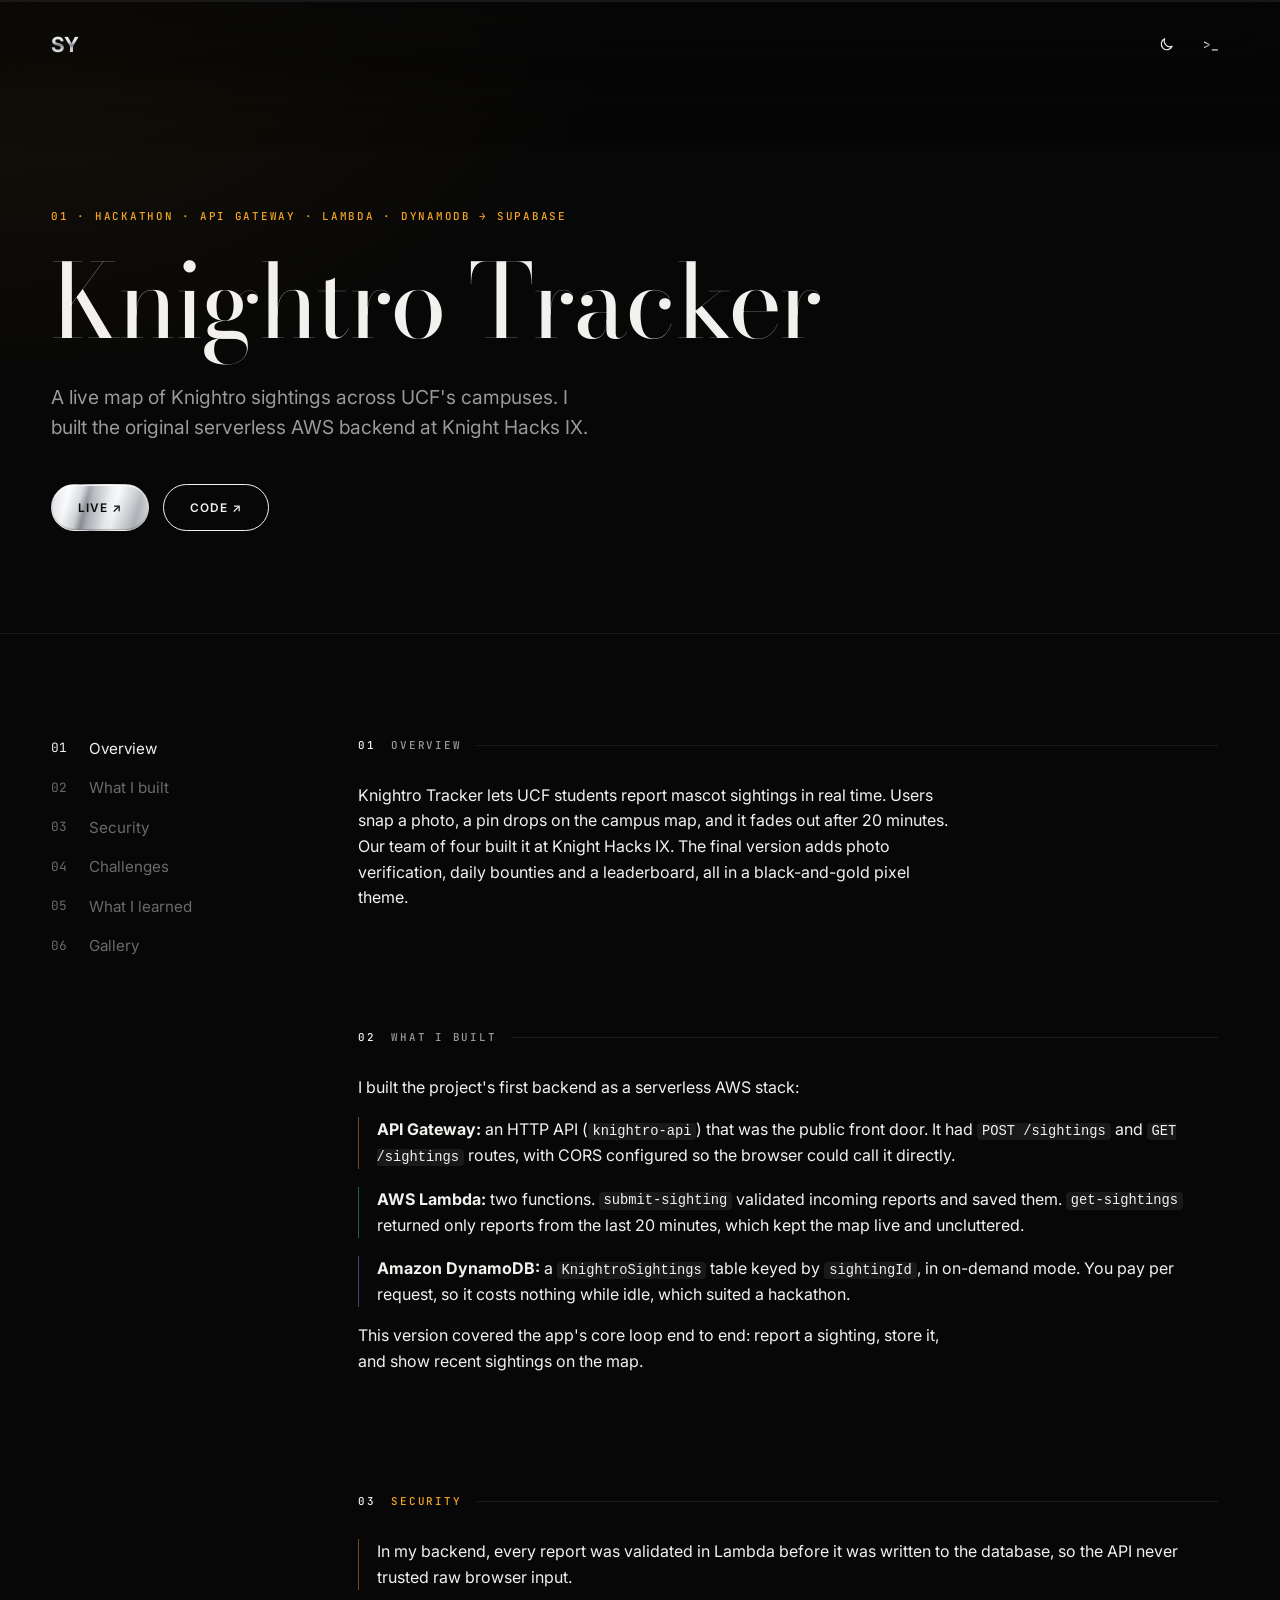
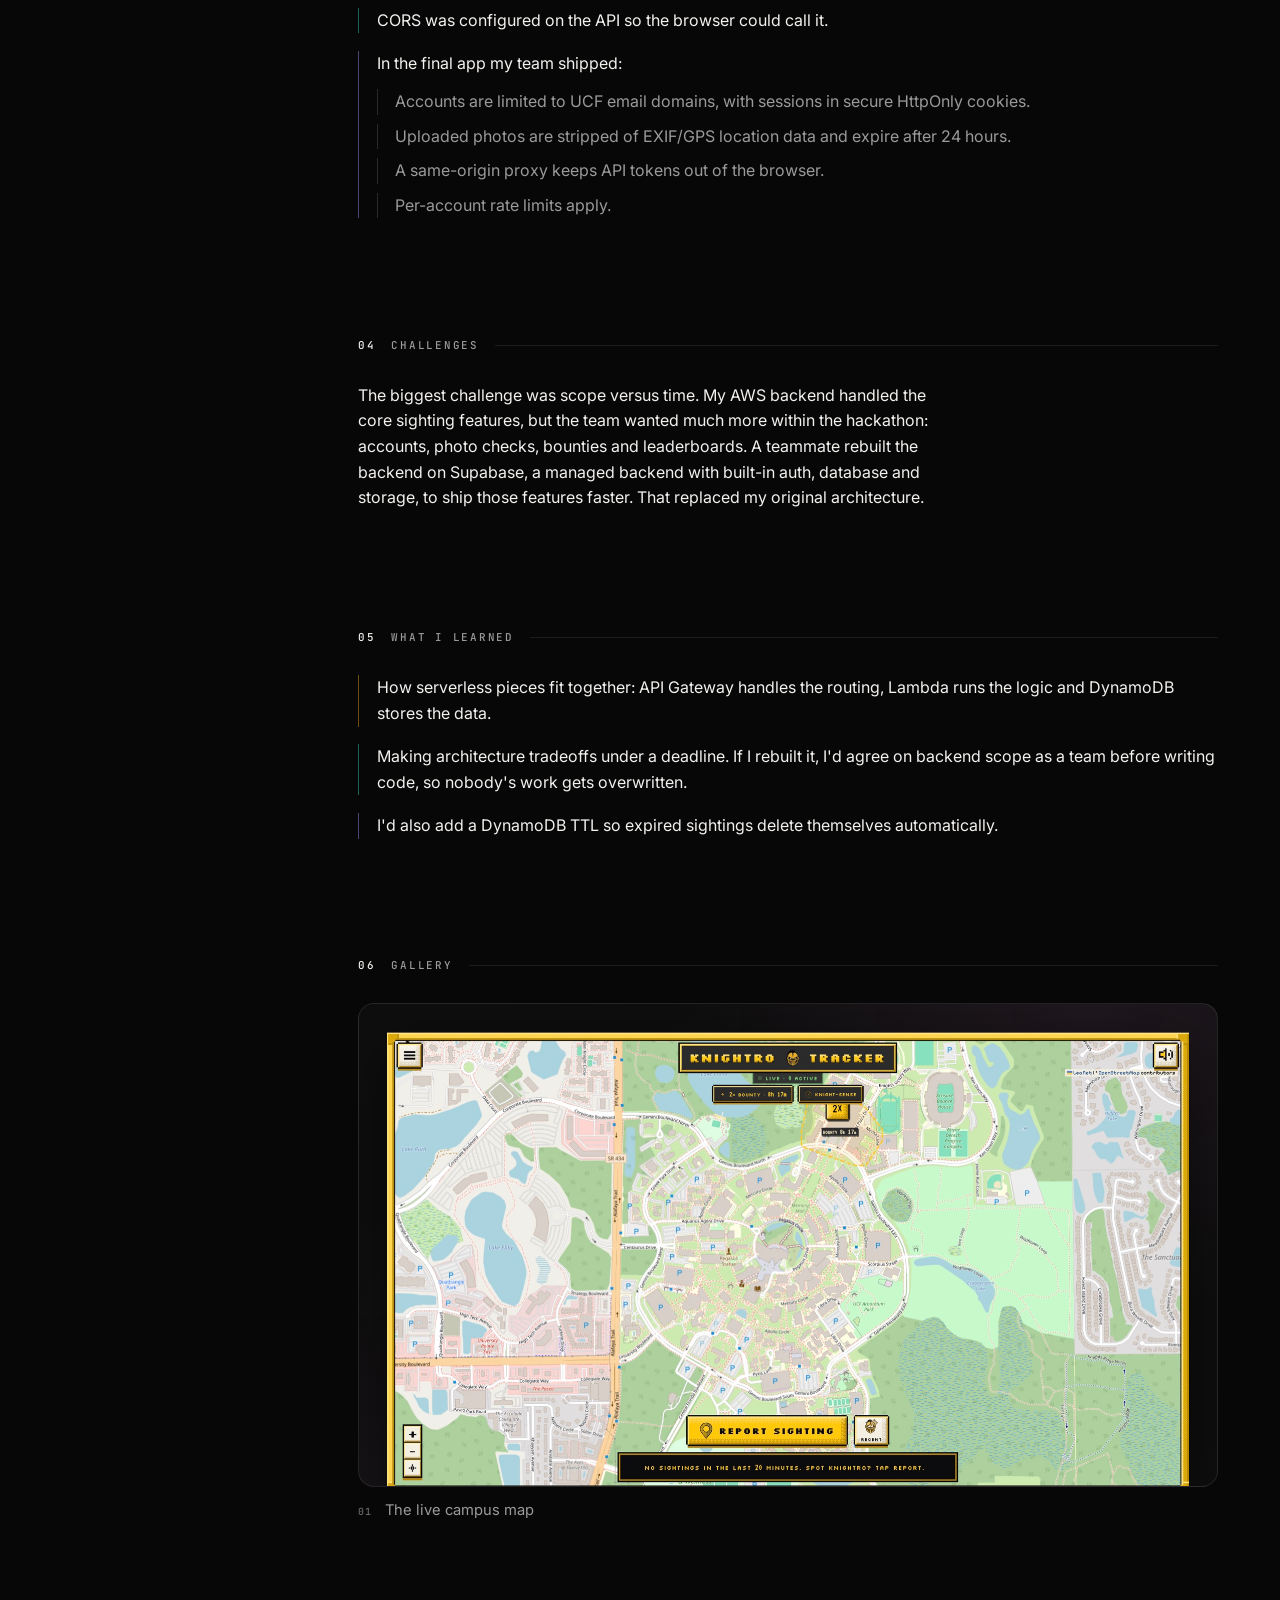
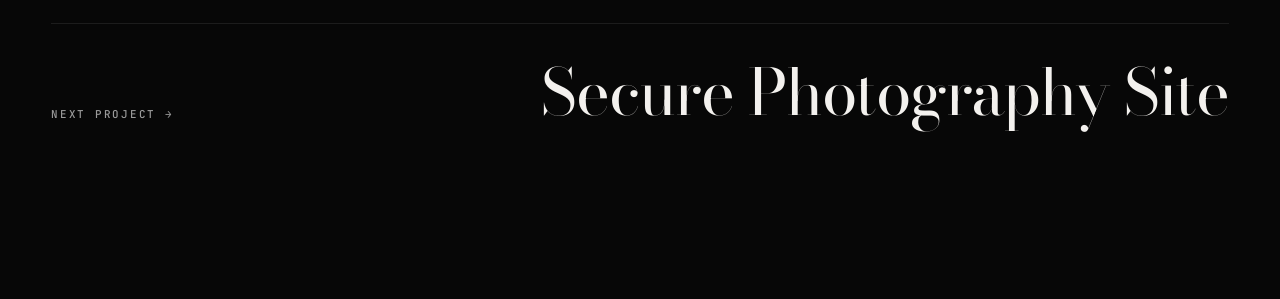
==== knightro.html @ aa8c401f "Project galleries: uniform framed cards, numbered captions, viewer - Every screenshot sits in the sa" ====
<!DOCTYPE html>
<html lang="en" data-theme="dark">
<head>
  <meta charset="utf-8">
  <meta name="viewport" content="width=device-width, initial-scale=1">
  <title>Knightro Tracker | Salah Yacoub</title>
  <meta name="description" content="A live map of Knightro sightings across UCF&#x27;s campuses. I built the original serverless AWS backend at Knight Hacks IX.">
  <meta name="theme-color" content="#070707">
  <link rel="icon" href="assets/favicon.svg" type="image/svg+xml">
  <link rel="preconnect" href="https://fonts.googleapis.com">
  <link rel="preconnect" href="https://fonts.gstatic.com" crossorigin>
  <link rel="stylesheet" href="https://fonts.googleapis.com/css2?family=Bodoni+Moda:ital,opsz,wght@0,6..96,400..600;1,6..96,400..600&family=Inter:wght@400;500;600&family=JetBrains+Mono:wght@400;500&display=swap">
  <link rel="stylesheet" href="css/style.css?v=58">
  <script>
    (function () { try { var t = localStorage.getItem("theme"); if (t) document.documentElement.dataset.theme = t; } catch (e) {} var m = document.querySelector('meta[name="theme-color"]'); if (m) m.content = document.documentElement.dataset.theme === "light" ? "#f3f1ec" : "#070707"; })();
  </script>
</head>
<body class="project">
  <a class="skip-link" href="#main">Skip to content</a>

  <div class="progress" aria-hidden="true"><span class="progress__bar" id="progress"></span></div>
  <header class="pnav">
    <a class="nav__logo" href="index.html" aria-label="Salah Yacoub, home">SY</a>
    <div class="nav__actions">
      <button class="icon-btn" id="theme-toggle" type="button" aria-label="Toggle light/dark theme" title="Toggle theme">
        <svg viewBox="0 0 24 24" width="17" height="17" aria-hidden="true"><path d="M20 14.5A8 8 0 0 1 9.5 4a8 8 0 1 0 10.5 10.5Z" fill="none" stroke="currentColor" stroke-width="1.6" stroke-linejoin="round"/></svg>
      </button>
      <button class="icon-btn icon-btn--term" id="term-toggle" type="button"
              aria-controls="terminal" aria-expanded="false" title="Terminal mode ( ` )">
        <span aria-hidden="true">&gt;_</span><span class="sr-only">Open terminal mode</span>
      </button>
    </div>
  </header>

  <main id="main">
    <section class="phero" aria-labelledby="ptitle">
      <div class="container">
        <p class="label phero__tags">01 · HACKATHON · API GATEWAY · LAMBDA · DYNAMODB → SUPABASE</p>
        <h1 class="display phero__title" id="ptitle">Knightro Tracker</h1>
        <p class="phero__sum">A live map of Knightro sightings across UCF's campuses. I built the original serverless AWS backend at Knight Hacks IX.</p>
        <div class="phero__ctas">
          <a class="pill pill--grad" href="https://knightro-tracker-frontend-teal.vercel.app/" target="_blank" rel="noopener">Live <span aria-hidden="true">&#8599;</span></a>
          <a class="pill" href="https://github.com/sa1aj/knightro-tracker" target="_blank" rel="noopener">Code <span aria-hidden="true">&#8599;</span></a>
        </div>
      </div>
    </section>

    <div class="pbody">
      <div class="container pgrid">
        <nav class="ptoc" aria-label="Sections">
          <ol>
            <li><a href="#overview"><span class="ptoc__n">01</span>Overview</a></li>
            <li><a href="#what-i-built"><span class="ptoc__n">02</span>What I built</a></li>
            <li><a href="#security"><span class="ptoc__n">03</span>Security</a></li>
            <li><a href="#challenges"><span class="ptoc__n">04</span>Challenges</a></li>
            <li><a href="#what-i-learned"><span class="ptoc__n">05</span>What I learned</a></li>
            <li><a href="#gallery"><span class="ptoc__n">06</span>Gallery</a></li>
          </ol>
        </nav>
        <div class="pcontent">
        <section class="pblock" id="overview" aria-labelledby="overview-h">
          <h2 class="label pblock__h" id="overview-h"><span class="pblock__n">01</span>Overview</h2>
          <div class="pblock__body">
<p>Knightro Tracker lets UCF students report mascot sightings in real time. Users snap a photo, a pin drops on the campus map, and it fades out after 20 minutes. Our team of four built it at Knight Hacks IX. The final version adds photo verification, daily bounties and a leaderboard, all in a black-and-gold pixel theme.</p>
          </div>
        </section>
        <section class="pblock" id="what-i-built" aria-labelledby="what-i-built-h">
          <h2 class="label pblock__h" id="what-i-built-h"><span class="pblock__n">02</span>What I built</h2>
          <div class="pblock__body">
<p>I built the project's first backend as a serverless AWS stack:</p>
<ul class="plist"><li><strong>API Gateway:</strong> an HTTP API (<code>knightro-api</code>) that was the public front door. It had <code>POST /sightings</code> and <code>GET /sightings</code> routes, with CORS configured so the browser could call it directly.</li><li><strong>AWS Lambda:</strong> two functions. <code>submit-sighting</code> validated incoming reports and saved them. <code>get-sightings</code> returned only reports from the last 20 minutes, which kept the map live and uncluttered.</li><li><strong>Amazon DynamoDB:</strong> a <code>KnightroSightings</code> table keyed by <code>sightingId</code>, in on-demand mode. You pay per request, so it costs nothing while idle, which suited a hackathon.</li></ul>
<p>This version covered the app's core loop end to end: report a sighting, store it, and show recent sightings on the map.</p>
          </div>
        </section>
        <section class="pblock pblock--security" id="security" aria-labelledby="security-h">
          <h2 class="label pblock__h" id="security-h"><span class="pblock__n">03</span>Security</h2>
          <div class="pblock__body">
<ul class="plist"><li>In my backend, every report was validated in Lambda before it was written to the database, so the API never trusted raw browser input.</li><li>CORS was configured on the API so the browser could call it.</li><li>In the final app my team shipped:<ul class="plist plist--sub"><li>Accounts are limited to UCF email domains, with sessions in secure HttpOnly cookies.</li><li>Uploaded photos are stripped of EXIF/GPS location data and expire after 24 hours.</li><li>A same-origin proxy keeps API tokens out of the browser.</li><li>Per-account rate limits apply.</li></ul></li></ul>
          </div>
        </section>
        <section class="pblock" id="challenges" aria-labelledby="challenges-h">
          <h2 class="label pblock__h" id="challenges-h"><span class="pblock__n">04</span>Challenges</h2>
          <div class="pblock__body">
<p>The biggest challenge was scope versus time. My AWS backend handled the core sighting features, but the team wanted much more within the hackathon: accounts, photo checks, bounties and leaderboards. A teammate rebuilt the backend on Supabase, a managed backend with built-in auth, database and storage, to ship those features faster. That replaced my original architecture.</p>
          </div>
        </section>
        <section class="pblock" id="what-i-learned" aria-labelledby="what-i-learned-h">
          <h2 class="label pblock__h" id="what-i-learned-h"><span class="pblock__n">05</span>What I learned</h2>
          <div class="pblock__body">
<ul class="plist"><li>How serverless pieces fit together: API Gateway handles the routing, Lambda runs the logic and DynamoDB stores the data.</li><li>Making architecture tradeoffs under a deadline. If I rebuilt it, I'd agree on backend scope as a team before writing code, so nobody's work gets overwritten.</li><li>I'd also add a DynamoDB TTL so expired sightings delete themselves automatically.</li></ul>
          </div>
        </section>
        <section class="pblock pblock--gallery" id="gallery" aria-labelledby="gallery-h">
          <h2 class="label pblock__h" id="gallery-h"><span class="pblock__n">06</span>Gallery</h2>
          <div class="gallery">
          <figure class="gallery__item gallery__item--wide">
            <a href="assets/projects/knightro/map.jpg" target="_blank" rel="noopener"><img src="assets/projects/knightro/map.jpg" alt="The live campus map" width="1600" height="921" loading="lazy" decoding="async"></a>
            <figcaption class="label">The live campus map</figcaption>
          </figure>
          </div>
        </section>
        </div>
      </div>
    </div>

    <nav class="container pnext" aria-label="Next project">
      <a href="s3-site.html">
        <span class="label">Next project <span aria-hidden="true">&rarr;</span></span>
        <span class="pnext__title">Secure Photography Site</span>
      </a>
    </nav>
  </main>

  <footer class="container pfoot label">
    <span>&copy; 2026 Salah Yacoub</span>
    <a href="index.html#contact">Get in touch &rarr;</a>
  </footer>
  <!-- TERMINAL (js/terminal.js depends on these ids) -->
  <section class="terminal" id="terminal" aria-label="Terminal mode" hidden>
    <div class="terminal__bar">
      <span class="terminal__dots" aria-hidden="true"><i></i><i></i><i></i></span>
      <span class="terminal__title"><span class="terminal__name">salah.sec</span><span class="terminal__sub mono">guest session</span></span>
      <button class="terminal__close" id="term-close" type="button" aria-label="Close terminal">&times;</button>
    </div>
    <div class="terminal__out mono" id="term-out" role="log" aria-live="polite"></div>
    <div class="terminal__chips" aria-label="Quick commands">
      <button type="button" data-cmd="help">help</button>
      <button type="button" data-cmd="whoami">whoami</button>
      <button type="button" data-cmd="ls projects">ls projects</button>
      <button type="button" data-cmd="ls">ls</button>
      <button type="button" data-cmd="cat about.txt">cat about.txt</button>
      <button type="button" data-cmd="clear">clear</button>
    </div>
    <form class="terminal__form mono" id="term-form" autocomplete="off">
      <label for="term-in" class="terminal__prompt">guest@salah.sec:~$</label>
      <input id="term-in" type="text" spellcheck="false" autocapitalize="off" autocorrect="off"
             aria-label="Terminal command input" enterkeyhint="send">
    </form>
  </section>

  <script src="js/terminal.js?v=8" defer></script>
  <script src="js/project.js?v=21" defer></script>
  <script src="js/reveal.js?v=7" defer></script>
</body>
</html>
---- css/style.css ----
/* ============ Tokens ============ */
:root {
  --bg: #070707;
  --bg-band: #0a0a0a;
  --surface: #0e0e0e;
  --border: #1c1c1c;
  --border-strong: #2a2a2a;
  --text: #f3f1ee;
  --muted: #9a9a9a;
  --dim: #6a6a6a;
  --orange: #f5a524;
  --teal: #2dd4bf;
  --blue: #60a5fa;
  --violet: #a78bfa;
  /* Chrome: slanted reflections with deliberately uneven spacing and strength
     (one wide bright face, one sharp dark slant, a soft mid highlight, a shallow
     late dip) so nothing reads as a repeating stripe. A faint top-to-bottom wash
     on top adds depth without a hard horizon line. */
  --chrome: linear-gradient(180deg, rgba(255, 255, 255, .22) 0%, transparent 45%, rgba(0, 0, 0, .05) 100%),
            linear-gradient(104deg, #a4a7ad 0%, #e6e8eb 7%, #fafbfc 17%, #d4d7db 29%, #8f9399 36%, #b3b6bb 42%,
                                    #edeff1 58%, #f6f7f8 64%, #c9ccd0 79%, #b2b5ba 86%, #dfe1e4 100%);
  /* Hover light sweep: a bright band on a layer 2.5x the pill's width, slid
     across with background-position (see .pill--grad). */
  --sweep: linear-gradient(105deg, transparent 40%, rgba(255, 255, 255, .85) 49%, rgba(255, 255, 255, .95) 50%, transparent 60%);
  /* SY logo: same idea as text */
  --chrome-text: linear-gradient(180deg, #ffffff 0%, #d7dade 40%, #7f848b 52%, #c3c6cb 66%, #f4f5f7 100%);
  /* The progress bar is only 2px tall, so its chrome runs sideways. */
  --grad: linear-gradient(90deg, #8f9399 0%, #f1f2f4 35%, #a9adb3 60%, #eceef1 100%);
  --line-rgb: 255, 255, 255;   /* hero line colour, read by js/hero.js */
  --line-alpha: 0.2;     /* dense lines -> fainter each */
  --orb-follow-fade: 0.5;  /* hero orb opacity while following the cursor */

  --term-bg: #0b0b0b;
  --term-text: #e8e6e3;
  --term-h: min(48vh, 420px);

  --serif: "Bodoni Moda", "Didot", "Bodoni 72", Georgia, serif;
  --sans: "Inter", system-ui, -apple-system, "Segoe UI", Roboto, sans-serif;
  --mono: "JetBrains Mono", ui-monospace, "SF Mono", Menlo, Consolas, monospace;
  --pad: clamp(1.25rem, 4vw, 4.5rem);
  color-scheme: dark;
}
:root[data-theme="light"] {
  --orb-follow-fade: 0.9;
  --bg: #f3f1ec;
  --bg-band: #ebe8e2;
  --surface: #faf9f6;
  --border: #dedad2;
  --border-strong: #c9c4ba;
  --text: #121212;
  --muted: #555;
  --dim: #7a7a7a;
  --orange: #c77700;
  --chrome-text: linear-gradient(180deg, #5d6168 0%, #2a2c30 45%, #0e0f11 52%, #3b3e43 70%, #6d7178 100%);
  --teal: #0f8f80;
  --blue: #2563eb;
  --violet: #7c3aed;
  --line-rgb: 18, 18, 18;
  --line-alpha: 0.16;
  color-scheme: light;
}

/* ============ Base ============ */
*, *::before, *::after { box-sizing: border-box; }
html { scroll-padding-top: 72px; }
/* Sections focused by js/scroll.js after a link click: no focus ring on the whole section. */
main [tabindex="-1"]:focus, footer[tabindex="-1"]:focus { outline: none; }
/* html carries the page colour too, so iOS Safari tints its bars to match */
html { background: var(--bg); }
body {
  margin: 0;
  font-family: var(--sans);
  font-size: 1rem;
  line-height: 1.6;
  color: var(--text);
  background: var(--bg);
  -webkit-font-smoothing: antialiased;
}
body.term-open { padding-bottom: var(--term-h); }
img { max-width: 100%; display: block; }
a { color: inherit; }
h1, h2, h3 { margin: 0; font-weight: 400; }
p { margin: 0 0 1em; }
ul, ol { list-style: none; margin: 0; padding: 0; }
.mono { font-family: var(--mono); }
.muted { color: var(--muted); }
.label {
  font-family: var(--mono); font-size: .68rem; font-weight: 500;
  text-transform: uppercase; letter-spacing: .16em; color: var(--muted);
}
kbd {
  font-family: var(--mono); font-size: .95em; padding: 0 .35em;
  border: 1px solid var(--border-strong); border-radius: 4px; color: var(--text);
}
:focus-visible { outline: 2px solid var(--orange); outline-offset: 3px; border-radius: 4px; }
.sr-only {
  position: absolute; width: 1px; height: 1px; padding: 0; margin: -1px;
  overflow: hidden; clip: rect(0 0 0 0); white-space: nowrap; border: 0;
}
.skip-link {
  position: fixed; left: 1rem; top: -3rem; z-index: 100;
  background: var(--text); color: var(--bg); padding: .5rem 1rem; border-radius: 999px;
}
.skip-link:focus { top: 1rem; }
.container { width: 100%; max-width: 1840px; margin-inline: auto; padding-inline: var(--pad); }

.display {
  font-family: var(--serif);
  font-optical-sizing: auto;
  font-weight: 400;
  line-height: .98;
  letter-spacing: -.02em;
  font-size: clamp(2.8rem, 6.4vw, 6.2rem);
}

/* Pills */
.pill {
  display: inline-flex; align-items: center; gap: .4em;
  padding: .95rem 1.6rem; border-radius: 999px;
  border: 1px solid var(--text);
  font: 600 .74rem var(--sans); letter-spacing: .08em; text-transform: uppercase;
  color: var(--text); text-decoration: none; background: transparent;
}
.pill:hover { background: var(--text); color: var(--bg); }
.pill--sm { padding: .5rem 1rem; font-size: .66rem; }
.pill--grad, .pill--grad:hover {
  /* The sweep is painted as part of the pill's own background (not a child
     layer), so it can never show outside the rounded edge, however fast you
     hover in and out. At rest (position 100%) the band sits just off the left edge. */
  background: var(--sweep) 100% 0 / 250% 100% no-repeat, var(--chrome);
  color: #0a0a0a; border-color: transparent;
  /* top-edge sheen + soft rim so the metal reads as rounded */
  box-shadow: inset 0 1px 0 rgba(255, 255, 255, .8), inset 0 -1px 0 rgba(0, 0, 0, .2), 0 0 0 1px rgba(0, 0, 0, .14);
}
/* Hover (mouse/trackpad only): the band glides left to right once and ends off
   the right edge (position 0%). On mouse-out it snaps back unseen. The
   transition is set with the CTA rules below. */
@media (hover: hover) and (pointer: fine) {
  .pill--grad:hover { background-position: 0% 0, 0 0; }
}

/* ============ Nav ============ */
.nav {
  --nav-h: 72px;
  position: sticky; top: 0; z-index: 30;
  display: grid; grid-template-columns: 1fr auto 1fr; align-items: center; gap: 1rem;
  height: var(--nav-h); padding-inline: var(--pad);
}
/* Fade mask (progressive blur), like the reference: no solid bar. Content scrolling
   up under the nav stays visible but gets blurrier and darker toward the top edge.
   Two layers behind the nav links blur whatever is behind them (backdrop-filter);
   mask-image fades each layer out downward, so the blur dissolves to nothing
   ~60px below the nav instead of ending at a hard edge.
   ::before = light blur + soft tint, reaching furthest down
   ::after  = heavier blur, only near the very top                              */
.nav::before, .nav::after, .pnav::before, .pnav::after {
  content: ""; position: absolute; inset: 0 0 -64px 0; z-index: -1; pointer-events: none;
  transition: opacity .3s ease;
}
.nav::before, .pnav::before {
  background: linear-gradient(to bottom,
    color-mix(in srgb, var(--bg) 72%, transparent) 0%,
    color-mix(in srgb, var(--bg) 40%, transparent) 55%,
    transparent 100%);
  -webkit-backdrop-filter: blur(4px); backdrop-filter: blur(4px);
  -webkit-mask-image: linear-gradient(to bottom, #000 0%, #000 35%, transparent 100%);
          mask-image: linear-gradient(to bottom, #000 0%, #000 35%, transparent 100%);
}
.nav::after, .pnav::after {
  -webkit-backdrop-filter: blur(14px); backdrop-filter: blur(14px);
  -webkit-mask-image: linear-gradient(to bottom, #000 0%, transparent 55%);
          mask-image: linear-gradient(to bottom, #000 0%, transparent 55%);
}
/* At the very top of the home page (set by js/hero.js) there's nothing under the
   nav yet, so the effect is off and the hero lines run up to the top on their own. */
.nav--clear::before, .nav--clear::after { opacity: 0; }
.nav__logo {
  justify-self: start;
  font: 700 1.3rem var(--sans); letter-spacing: -.04em; text-decoration: none; color: var(--text);
  /* chrome lettering (gunmetal in the light theme) */
  background: var(--chrome-text); -webkit-background-clip: text; background-clip: text;
  -webkit-text-fill-color: transparent;
}
.nav__links { display: flex; gap: 2.2rem; }
.nav__links a {
  font: 500 .72rem var(--sans); letter-spacing: .14em; text-transform: uppercase;
  text-decoration: none; color: var(--muted);
}
.nav__links a:hover { color: var(--text); }
.nav__actions { justify-self: end; display: flex; align-items: center; gap: .5rem; }
.icon-btn {
  display: inline-grid; place-items: center; min-width: 36px; height: 36px; padding: 0 .45rem;
  border: 0; border-radius: 999px; background: transparent; color: var(--text);
  font: 500 .8rem var(--mono); cursor: pointer;
}
.icon-btn:hover { background: var(--border); }
.icon-btn--term span[aria-hidden] {   /* chrome >_ (gunmetal in the light theme) */
  background: var(--chrome-text); -webkit-background-clip: text; background-clip: text; -webkit-text-fill-color: transparent;
}
.icon-btn--term[aria-expanded="true"] { background: var(--chrome); }
.icon-btn--term[aria-expanded="true"] span[aria-hidden] { background: none; -webkit-text-fill-color: #0a0a0a; }

@media (max-width: 760px) {
  .nav { --nav-h: 60px; grid-template-columns: auto 1fr auto; gap: .5rem; }
  .hero { --nav-h: 60px; }
  .nav__actions { grid-column: 3; }
  .nav__resume { display: none; }   /* resume still in footer */
  .icon-btn { min-width: 32px; height: 32px; }

  /* Phones: the section links move to a solid bar pinned to the bottom of the
     screen (thumb reach); logo, theme and terminal stay at the top. */
  :root { --bnav-h: 58px; }
  .nav nav {
    position: fixed; left: 0; right: 0; bottom: 0; z-index: 40;
    height: calc(var(--bnav-h) + env(safe-area-inset-bottom));
    padding: 0 var(--pad) env(safe-area-inset-bottom);
    background: var(--bg); border-top: 1px solid var(--border);
  }
  .nav__links { height: 100%; align-items: center; justify-content: space-around; gap: 0; }
  .nav__links a {
    display: block; padding: .6rem .4rem;
    font: 400 1.08rem var(--serif); letter-spacing: 0; text-transform: none; color: var(--text);
  }
  /* keep the bottom of the page (and the hero buttons) clear of the bar */
  body { padding-bottom: calc(var(--bnav-h) + env(safe-area-inset-bottom)); }
  .hero { padding-bottom: calc(clamp(1.5rem, 4vh, 2.75rem) + var(--bnav-h)); }
}

/* ============ Hero (static) ============ */
/* The hero slides up under the (sticky) nav so the line field fills the whole
   first screen; padding-top keeps the content clear of the nav. */
.hero {
  --nav-h: 72px;
  position: relative;
  margin-top: calc(-1 * var(--nav-h));
  min-height: 100vh; min-height: 100svh;
  display: grid; grid-template-rows: 1fr auto;
  padding: calc(var(--nav-h) + 2rem) var(--pad) clamp(1.5rem, 4vh, 2.75rem);
  overflow: hidden;
}
/* Line field: behind the content, never catches clicks, and fades out at the
   top and bottom instead of ending in a hard edge. */
.hero__lines {
  position: absolute; inset: 0; width: 100%; height: 100%; display: block; pointer-events: none;
  -webkit-mask-image: linear-gradient(to bottom, transparent 0%, #000 22%, #000 74%, transparent 100%);
          mask-image: linear-gradient(to bottom, transparent 0%, #000 22%, #000 74%, transparent 100%);
}
.hero__center, .hero__bottom { position: relative; z-index: 1; }
/* Experiment: symbol sea, no orb (and no orb-masked text inversion) */
.hero--glyphs .hero__orb, .hero--glyphs .hero__inv { display: none !important; }
/* floating letters (js/glyph-sea.js): hero headline, contact email and name */
.tl-w { display: inline-block; white-space: nowrap; }
.tl-c { display: inline-block; will-change: transform; transform-origin: 50% 70%; }
/* the giant name's fade: each letter carries the gradient itself */
.contact__name .tl-c { background: var(--name-fade); -webkit-background-clip: text; background-clip: text; color: transparent; }

/* Orb: dark plum core fading into a pink-lavender haze, blurred, with film grain.
   js/hero.js moves it; translate(-50%,-50%) centres it on that point.
   Haze is toned down so white text stays readable. Lines are drawn on top of the orb.
   --orb-follow-fade: orb opacity while following the cursor (read by js/hero.js). */
.hero__orb {
  position: absolute; left: 0; top: 0;
  width: min(60vmin, 620px); aspect-ratio: 1; border-radius: 50%;
  translate: -50% -50%;
  pointer-events: none; will-change: transform, opacity;
}
.hero__glow {                /* blurred gradient layer */
  position: absolute; inset: 0; border-radius: 50%;
  background: radial-gradient(circle,
    #12080f 0%, #1d0d1c 18%, #351a31 32%, #5d3c59 46%,
    rgba(150, 112, 145, .75) 58%, rgba(185, 150, 180, .4) 68%, rgba(185, 150, 180, 0) 80%);
  filter: blur(26px);
}
/* Light theme: full-strength orb with a paler haze, so the dark core reads
   clearly on the cream background (the headline turns cream over it). */
:root[data-theme="light"] .hero__glow {
  background: radial-gradient(circle,
    #12080f 0%, #1d0d1c 18%, #351a31 32%, #7a5675 46%,
    rgba(205, 175, 200, .92) 57%, rgba(215, 190, 210, .55) 67%, rgba(215, 190, 210, 0) 80%);
}
.hero__grain {               /* sharp grain layer (not blurred) */
  position: absolute; inset: 0; border-radius: 50%;
  background-image: url("data:image/svg+xml,%3Csvg xmlns='http://www.w3.org/2000/svg' width='160' height='160'%3E%3Cfilter id='n'%3E%3CfeTurbulence type='fractalNoise' baseFrequency='.9' numOctaves='3' stitchTiles='stitch'/%3E%3CfeColorMatrix values='0 0 0 0 1 0 0 0 0 1 0 0 0 0 1 0 0 0 .5 0'/%3E%3C/filter%3E%3Crect width='100%25' height='100%25' filter='url(%23n)'/%3E%3C/svg%3E");
  mix-blend-mode: overlay; opacity: .6;
  -webkit-mask-image: radial-gradient(circle, #000 30%, transparent 68%);
          mask-image: radial-gradient(circle, #000 30%, transparent 68%);
}
.hero__center { align-self: center; text-align: center; }
.hero__kicker { margin: 1.8rem 0 0; }   /* name sits under the headline */
.hero__title {
  font-family: var(--serif);
  font-optical-sizing: auto;
  font-size: clamp(3.6rem, 13.5vw, 14rem);
  line-height: .88;
  letter-spacing: -.035em;
}
/* Text inversion (light theme only): an aria-hidden copy of the kicker + headline
   sits exactly on top of the real one in cream, masked to the orb's dark core.
   js/hero.js sets --mx/--my (orb centre, relative to the headline) and --mr
   (the radius the orb's gradient stops are measured against). */
.hero__titlewrap { position: relative; --mx: 50%; --my: 50%; --mr: 300px; }
.hero__inv { display: none; }
:root[data-theme="light"] .hero__inv {
  display: block;
  position: absolute; inset: 0;
  pointer-events: none; user-select: none;
  --inv-mask: radial-gradient(circle var(--mr) at var(--mx) var(--my), #000 37%, transparent 39%);
  -webkit-mask-image: var(--inv-mask);
          mask-image: var(--inv-mask);
}
:root[data-theme="light"] .hero__inv .hero__title,
:root[data-theme="light"] .hero__inv .hero__kicker { color: #f3f1ec; }
.hero__bottom { display: grid; grid-template-columns: 1fr auto 1fr; align-items: end; gap: 1.5rem; }
.hero__intro { max-width: 30ch; margin: 0; font-size: .92rem; color: var(--muted); text-wrap: balance; }
.hero__ctas { justify-self: end; display: flex; flex-wrap: wrap; justify-content: flex-end; gap: .75rem; }
/* Hero buttons (home: See my work / Get in touch; project pages: Live / Code) grow
   a little on hover (mouse/trackpad only). Size, fill and text colour share one
   long ease-out so the hover reads as a single smooth motion. */
.hero__ctas .pill--grad:hover, .phero__ctas .pill--grad:hover {
  transition: scale .5s cubic-bezier(.22, 1, .36, 1), background-position 1s cubic-bezier(.22, 1, .36, 1);
}
.hero__ctas .pill, .phero__ctas .pill {
  transition: scale .5s cubic-bezier(.22, 1, .36, 1),
              background-color .5s cubic-bezier(.22, 1, .36, 1),
              color .5s cubic-bezier(.22, 1, .36, 1);
}
@media (hover: hover) { .hero__ctas .pill:hover, .phero__ctas .pill:hover { scale: 1.06; } }
.hint {
  justify-self: center; background: none; border: 0; cursor: pointer; padding: .5rem .75rem;
  color: var(--muted);
}
.hint:hover { color: var(--text); }

@media (max-width: 860px) {
  .hero__bottom { grid-template-columns: 1fr; justify-items: center; text-align: center; gap: .9rem; }
  .hero__ctas { justify-self: center; justify-content: center; }
  .pill { padding: .8rem 1.3rem; }
}
@media (max-width: 600px) {
  .hero__title { font-size: 18vw; line-height: .9; }
}

/* ============ Sections ============ */
.section { padding: clamp(5rem, 12vw, 10rem) 0; }

/* Work */
#projects .display { margin-bottom: clamp(2.5rem, 6vw, 5rem); }
.work { border-bottom: 1px solid var(--border); }
.work__row {
  display: grid; grid-template-columns: minmax(0, .9fr) minmax(0, 2.2fr) minmax(0, 1.5fr) auto;
  align-items: center; gap: 2rem;
  padding: clamp(1.6rem, 3vw, 2.6rem) 0;
  border-top: 1px solid var(--border);
}
a.work__row { color: inherit; text-decoration: none; }
a.work__row:focus-visible { outline-offset: -2px; }
.work__meta { color: var(--dim); font-size: .62rem; letter-spacing: .12em; }
.work__meta b { color: var(--muted); font-weight: 500; margin-right: .9em; }
.work__title {
  font-family: var(--serif); font-optical-sizing: auto;
  font-size: clamp(1.9rem, 3vw, 3.3rem); line-height: 1.05; letter-spacing: -.02em;
}
.work__desc { margin: 0; color: var(--muted); font-size: .92rem; max-width: 52ch; }
.work__arrow { font-size: 1.2rem; color: var(--dim); }

/* Row hover: name goes italic; index, tags and description brighten; the other
   rows dim slightly. Colour/opacity ease over 250ms. (font-style can't be
   interpolated, so the italic swap itself is instant.) Only on devices with a
   real hover, so a tap on a phone doesn't leave a row stuck "hovered". */
.work__row, .work__meta, .work__meta b, .work__desc { transition: opacity .25s ease, color .25s ease; }
.work__row:focus-visible .work__title { font-style: italic; }
.work__row:focus-visible .work__meta,
.work__row:focus-visible .work__meta b,
.work__row:focus-visible .work__desc { color: var(--text); }
@media (hover: hover) {
  .work__row:hover .work__title { font-style: italic; }
  .work__row:hover .work__meta,
  .work__row:hover .work__meta b,
  .work__row:hover .work__desc { color: var(--text); }
  .work:hover .work__row:not(:hover) { opacity: .55; }
}

/* Floating preview card with a real screenshot of the hovered project.
   Sits above the rows like the reference; never catches clicks. */
.preview {
  position: fixed; left: 0; top: 0; z-index: 20;
  width: clamp(260px, 22vw, 380px); aspect-ratio: 800 / 460;
  border-radius: 6px; overflow: hidden;
  border: 1px solid rgba(255, 255, 255, .12);
  background: var(--surface);
  box-shadow: 0 24px 60px rgba(0, 0, 0, .55);
  pointer-events: none;
  opacity: 0; scale: .92;
  transition: opacity .25s ease, scale .25s ease;
  will-change: transform;
}
.preview.is-on { opacity: 1; scale: 1; }
.preview img {
  position: absolute; inset: 0; width: 100%; height: 100%; object-fit: cover;
  opacity: 0; transition: opacity .25s ease;      /* crossfade between projects */
}
.preview img.is-on { opacity: 1; }
@media (hover: none), (pointer: coarse) { .preview { display: none; } }

@media (max-width: 900px) {
  .work__row { grid-template-columns: 1fr auto; gap: .5rem 1rem; }
  .work__meta, .work__desc { grid-column: 1 / -1; }
  .work__arrow { grid-column: 2; grid-row: 2; }
}

/* About */
.about { display: grid; gap: clamp(2.5rem, 6vw, 6rem); }
/* Desktop: two columns of equal height. The right column spreads out so the
   paragraph lines up with the top of the heading and the facts list with its bottom. */
@media (min-width: 960px) {
  .about { grid-template-columns: 1fr 1fr; align-items: stretch; }
  .about__body { display: flex; flex-direction: column; justify-content: space-between; gap: 2.5rem; }
}
.about__h { max-width: 9ch; }
.about__body .lead { font-size: clamp(1.1rem, 1.6vw, 1.4rem); line-height: 1.45; margin-bottom: 0; }
.about__body .facts { margin-top: 2.5rem; }
@media (min-width: 960px) { .about__body .facts { margin-top: 0; } }
/* Quick facts: mono label left, value right, hairline between rows. */
.facts { margin: 0; border-top: 1px solid var(--border); }
.facts__row {
  display: grid; grid-template-columns: 9.5rem 1fr; gap: 1rem; align-items: baseline;
  padding: .95rem 0; border-bottom: 1px solid var(--border);
}
.facts dt { color: var(--dim); }
.facts dd { margin: 0; font-size: .95rem; color: var(--text); }
@media (max-width: 520px) { .facts__row { grid-template-columns: 7.2rem 1fr; } }
/* Pull "Behind the lens" closer to About. */
.about-sec { padding-bottom: clamp(3rem, 6vw, 5rem); }

/* Skills */
/* ---- Skills as an architecture map (js/arch.js) ----
   One project per slide in a swipeable track, with dots underneath. Each lane
   is an ordered list of nodes laid out in a gentle wave (desktop) or a two-
   column snake (phones); js/arch.js draws the curved wires between them and
   plays the light-up. */
.arch__head { display: grid; gap: 1.2rem; margin-bottom: clamp(2.5rem, 5vw, 4rem); max-width: 60ch; }
.arch__h { font-size: clamp(2.4rem, 5vw, 4.6rem); }
.arch__sub { color: var(--muted); font-size: .95rem; margin: 0; }
.arch {
  --arch-line: color-mix(in srgb, var(--text) 18%, transparent);
  --arch-glow: rgba(226, 230, 240, .5);
}
:root[data-theme="light"] .arch { --arch-line: color-mix(in srgb, var(--text) 22%, transparent); --arch-glow: rgba(70, 50, 80, .28); }
.arch__track {
  display: flex; overflow-x: auto; overscroll-behavior-x: contain;
  scroll-snap-type: x mandatory; scrollbar-width: none;
  border-radius: 22px;
}
.arch__track::-webkit-scrollbar { display: none; }
.arch__track:focus-visible { outline: 2px solid var(--text); outline-offset: 4px; }
.arch__slide {
  flex: 0 0 100%; scroll-snap-align: start; scroll-snap-stop: always;
  display: flex; flex-direction: column;
  padding: clamp(1.5rem, 3.2vw, 3rem);
  border: 1px solid color-mix(in srgb, var(--text) 8%, transparent); border-radius: 22px;
  /* a faint plum haze in one corner, echoing the hero orb */
  background:
    radial-gradient(55% 75% at 92% 0%, rgba(93, 60, 89, .2), transparent 70%),
    radial-gradient(40% 60% at 0% 100%, rgba(93, 60, 89, .08), transparent 70%);
}
:root[data-theme="light"] .arch__slide {
  background:
    radial-gradient(55% 75% at 92% 0%, rgba(150, 112, 145, .14), transparent 70%),
    radial-gradient(40% 60% at 0% 100%, rgba(150, 112, 145, .07), transparent 70%);
}
.arch__ghead {
  display: grid; grid-template-columns: auto 1fr; align-items: baseline; gap: .4rem 1.4rem;
  margin-bottom: clamp(2rem, 4vw, 3.2rem);
}
.arch__num { margin: 0; color: var(--text); }
.arch__num span { color: var(--dim); }
.arch__title { font: 400 clamp(1.9rem, 3.4vw, 3rem)/1 var(--serif); letter-spacing: -.02em; margin: 0; }
.arch__title a { color: var(--text); text-decoration: none; }
.arch__title a span { font: .5em var(--sans); vertical-align: .55em; color: var(--muted); transition: color .3s ease; }
.arch__title a:hover span { color: var(--text); }
.arch__note { grid-column: 2; margin: 0; color: var(--muted); font-size: .6rem; }

.arch__stage { position: relative; flex: 1; display: grid; align-content: center; gap: clamp(1.6rem, 3vw, 2.6rem); }
.arch__wires, .arch__vias { position: absolute; inset: 0; pointer-events: none; overflow: visible; }
.arch__lane { position: relative; z-index: 1; display: grid; grid-template-columns: 8rem 1fr; align-items: start; gap: 1rem; }
.arch__lname { margin: .55rem 0 0; font: italic 400 1.15rem var(--serif); color: var(--muted); }
.arch__chain {   /* four aligned columns, so lanes spread across the card */
  --hop: clamp(2.4rem, 4vw, 4.5rem);
  display: grid; grid-template-columns: repeat(4, minmax(0, max-content)); justify-content: space-between;
  align-items: start; column-gap: var(--hop); max-width: 1100px;
}
.arch__chain > :nth-child(even) { margin-top: 2.1rem; }   /* the wave */

/* Nodes: glassy pills with a chrome bead; outside-AWS ends are italic serif. */
.fnode {
  display: inline-flex; align-items: center; gap: .65rem; flex: none;
  padding: .55rem 1rem .55rem .7rem; border-radius: 999px;
  border: 1px solid var(--arch-line);
  background: color-mix(in srgb, var(--bg) 82%, transparent);
  -webkit-backdrop-filter: blur(6px); backdrop-filter: blur(6px);
  color: var(--muted);
  transition: color .7s ease, border-color .7s ease, box-shadow .7s ease;
}
.fnode i {
  flex: none; width: 10px; height: 10px; border-radius: 50%;
  background: radial-gradient(circle at 35% 30%, #ffffff 0%, #c9ccd1 40%, #6f737a 100%);
  opacity: .45; transition: opacity .7s ease, box-shadow .7s ease;
}
.fnode span { display: grid; gap: .1rem; }
.fnode b { font: 600 .88rem var(--sans); letter-spacing: -.01em; white-space: nowrap; }
.fnode small { font: .58rem var(--mono); letter-spacing: .04em; color: var(--dim); white-space: nowrap; transition: color .7s ease; }
.fnode--ext { border-style: dashed; background: transparent; -webkit-backdrop-filter: none; backdrop-filter: none; display: inline-grid; gap: 0; padding: .45rem 1rem; }
.fnode--ext b { font: italic 400 1.05rem var(--serif); letter-spacing: 0; }
.fnode.is-lit { color: var(--text); border-color: color-mix(in srgb, var(--text) 55%, transparent); box-shadow: 0 0 22px -6px var(--arch-glow); }
.fnode.is-lit i { opacity: 1; box-shadow: 0 0 0 3px color-mix(in srgb, var(--text) 8%, transparent), 0 0 14px var(--arch-glow); }
.fnode.is-lit small { color: var(--muted); }

/* Wires (SVG, drawn by js/arch.js): a faint base curve, and a bright signal
   curve that draws along it. No arrowheads: the light-up shows direction. */
.wire__base { fill: none; stroke: var(--arch-line); stroke-width: 1; transition: stroke .7s ease; }
.wire--cross .wire__base { stroke-dasharray: 3 5; }
.wire__sig { fill: none; stroke: var(--text); stroke-width: 1.4; stroke-linecap: round; filter: drop-shadow(0 0 4px var(--arch-glow)); }
.wire.is-lit .wire__base { stroke: color-mix(in srgb, var(--text) 30%, transparent); }
.via {   /* a small tag sitting on the wire's midpoint */
  position: absolute; translate: -50% -50%; white-space: nowrap;
  padding: .12rem .45rem; border-radius: 999px;
  background: var(--bg); border: 1px solid var(--arch-line);
  font: .52rem var(--mono); letter-spacing: .1em; text-transform: uppercase; color: var(--dim);
  transition: color .7s ease, border-color .7s ease;
}
.via--side { translate: -50% -50%; }
.via.is-lit { color: var(--text); border-color: color-mix(in srgb, var(--text) 40%, transparent); }

/* Dots: one per slide; the current one stretches and turns chrome. */
.arch__dots {   /* dots with spacing wide enough for the bubble to rest on each */
  position: relative; display: flex; justify-content: center; align-items: center;
  gap: 1.5rem; height: 20px; margin-top: 1.3rem;
}
.arch__dots button {
  position: relative; width: 8px; height: 8px; padding: 0; border: 0; border-radius: 999px; cursor: pointer;
  background: color-mix(in srgb, var(--text) 22%, transparent);
  transition: background-color .3s ease;
}
.arch__dots button::after { content: ""; position: absolute; inset: -8px; }   /* bigger tap target */
.arch__dots button:hover { background-color: color-mix(in srgb, var(--text) 45%, transparent); }
/* the bubble: positioned and stretched every frame by js/arch.js */
.arch__bubble {
  position: absolute; left: 0; top: 50%; width: 24px; height: 8px; border-radius: 999px;
  background: var(--chrome-text); pointer-events: none; will-change: transform, width, height;
  box-shadow: 0 0 10px -2px var(--arch-glow, rgba(226, 230, 240, .5));
}

@media (max-width: 1000px) {
  .arch__lane { grid-template-columns: 1fr; gap: .8rem; }
  .arch__lname { margin: 0; }
  .fnode b, .fnode small { white-space: normal; }
}
@media (max-width: 700px) {
  .arch__ghead { grid-template-columns: 1fr; }
  .arch__note { grid-column: 1; }
  /* two-column snake: 1 2 / 4 3 / 5 */
  .arch__slide { padding: 1.4rem 1.1rem; }
  .arch__chain { display: grid; grid-template-columns: 1fr 1fr; justify-content: stretch; gap: 2.4rem 3.6rem; max-width: none; }
  .via { font-size: .47rem; letter-spacing: .04em; padding: .1rem .3rem; }
  .arch__chain > :nth-child(even) { margin-top: 0; }
  .arch__chain > :nth-child(1) { grid-area: 1 / 1; }
  .arch__chain > :nth-child(2) { grid-area: 1 / 2; }
  .arch__chain > :nth-child(3) { grid-area: 2 / 2; }
  .arch__chain > :nth-child(4) { grid-area: 2 / 1; }
  .arch__chain > :nth-child(5) { grid-area: 3 / 1; }
  .fnode { justify-self: stretch; min-width: 0; padding: .5rem .6rem .5rem .55rem; gap: .45rem; }
  .fnode--ext { padding: .45rem .8rem; }
  .fnode b { white-space: normal; }
  .fnode small { white-space: normal; }
}
/* Resume-style list under the map */
.stack { margin: clamp(2.5rem, 5vw, 4rem) 0 0; display: grid; border-top: 1px solid var(--border); }
.stack__row { display: grid; grid-template-columns: 9rem 1fr; gap: 1rem; padding: 1rem 0; border-bottom: 1px solid var(--border); }
.stack__row dt { margin: 0; padding-top: .2rem; }
.stack__row dd { margin: 0; color: var(--text); }

@media (max-width: 700px) {
  .stack__row { grid-template-columns: 1fr; gap: .35rem; }
}

/* Contact / footer: lead line, big serif email (mailto) with a copy button,
   round icon links, a base line, then a huge name fading out at the bottom.
   The hero's line field drifts behind it all (js/footer.js) and over the name. */
.contact { position: relative; overflow: hidden; text-align: center; padding: clamp(6rem, 12vw, 9rem) 0 0; }
.contact__lines { position: absolute; inset: 0; width: 100%; height: 100%; z-index: 1; pointer-events: none;
  -webkit-mask-image: linear-gradient(to bottom, transparent 0%, #000 16%, #000 100%);
          mask-image: linear-gradient(to bottom, transparent 0%, #000 16%, #000 100%); }
.contact__inner { position: relative; z-index: 2; display: grid; justify-items: center; }
.contact__lead { margin: 0 0 clamp(1rem, 2.4vw, 1.8rem); font: italic 400 clamp(1.2rem, 2.2vw, 1.8rem) var(--serif); color: var(--muted); }
.contact__email {
  position: relative; display: inline-block;
  font: 400 clamp(2rem, 7.6vw, 8.4rem)/1 var(--serif); letter-spacing: -.035em;
  color: var(--text); text-decoration: none; white-space: nowrap;
}
/* Hover: an underline draws in from left to right; on leave it carries on
   out to the right, so it never just snaps away. */
.contact__email::after {
  content: ""; position: absolute; left: 0; right: 0; bottom: -.24em;   /* below the y and g descenders */
  height: max(2px, .028em); border-radius: 999px; background: currentColor;
  transform: scaleX(0); transform-origin: right center;
  transition: transform .7s cubic-bezier(.65, 0, .35, 1);
}
.contact__email:hover::after, .contact__email:focus-visible::after { transform: scaleX(1); transform-origin: left center; }
/* Bodoni's 1 looks like an l at this size; set the digit in the sans so the address reads right */
.contact__digit { font-family: var(--sans); font-weight: 300; font-size: .86em; letter-spacing: 0; margin: 0 .02em; }
.contact__copy {
  display: inline-flex; align-items: center; gap: .5rem; margin-top: clamp(1.4rem, 2.6vw, 2.2rem);
  padding: .5rem .9rem; border: 1px solid transparent; border-radius: 999px; background: none;
  color: var(--muted); cursor: pointer; transition: color .25s ease, border-color .25s ease;
}
.contact__copy:hover { color: var(--text); border-color: var(--border-strong); }
.contact__copy.is-copied { color: var(--text); }
.contact__icons { display: flex; justify-content: center; gap: .9rem; margin: clamp(3rem, 6vw, 5rem) 0 clamp(4rem, 8vw, 6.5rem); }
.contact__icons a {
  display: grid; place-items: center; width: 52px; height: 52px; border-radius: 50%;
  border: 1px solid var(--border-strong); color: var(--muted);
  background: color-mix(in srgb, var(--bg) 70%, transparent);
  transition: color .3s ease, border-color .3s ease, scale .45s cubic-bezier(.22, 1, .36, 1);
}
.contact__icons a:hover { color: var(--text); border-color: color-mix(in srgb, var(--text) 50%, transparent); }
@media (hover: hover) { .contact__icons a:hover { scale: 1.06; } }
.contact__base {
  width: 100%; display: flex; justify-content: space-between; flex-wrap: wrap; gap: .75rem 2rem;
  font-size: .78rem; color: var(--dim);
}
.contact__copyright { font: 400 .95rem var(--serif); color: var(--muted); }
.contact__base kbd { font-size: .7rem; }
/* the giant name: a chrome fade that dissolves into the page, cut off at the bottom */
.contact__name {
  position: relative; z-index: 0; margin: clamp(1.5rem, 4vw, 3rem) 0 0;
  font: 400 clamp(4rem, 17.5vw, 22rem)/.8 var(--serif); letter-spacing: -.045em; white-space: nowrap;
  --name-fade: linear-gradient(180deg, color-mix(in srgb, var(--text) 80%, transparent) 0%, color-mix(in srgb, var(--text) 35%, transparent) 55%, transparent 92%);
  background: var(--name-fade);
  -webkit-background-clip: text; background-clip: text; color: transparent;
  margin-bottom: -.08em; user-select: none;
}
@media (max-width: 600px) {
  .contact__base { justify-content: center; text-align: center; }
  .contact__icons a { width: 48px; height: 48px; }
  .contact__email { font-size: 7.1vw; }
}

/* used by the terminal's `goto` command */
.flash { animation: flash 1.2s ease; }
@keyframes flash { 0%, 100% { box-shadow: inset 0 0 0 9999px transparent; } 30% { box-shadow: inset 0 0 0 9999px color-mix(in srgb, var(--orange) 8%, transparent); } }

/* ============ Terminal (js/terminal.js) ============ */
/* A glassy dark panel in the site's language: plum haze, hairline border,
   chrome beads instead of traffic lights, a serif title and chrome prompt.
   It stays dark in both themes (it's a terminal). Phones: a bottom sheet;
   desktop: a floating window. */
.terminal {
  position: fixed; inset: auto 0 0 0; z-index: 50; height: var(--term-h);
  display: flex; flex-direction: column;
  color: var(--term-text);
  background:
    radial-gradient(70% 90% at 100% 0%, rgba(93, 60, 89, .32), transparent 70%),
    radial-gradient(50% 70% at 0% 100%, rgba(93, 60, 89, .14), transparent 70%),
    rgba(10, 9, 11, .9);
  -webkit-backdrop-filter: blur(18px) saturate(1.2); backdrop-filter: blur(18px) saturate(1.2);
  border-top: 1px solid rgba(255, 255, 255, .1); border-radius: 18px 18px 0 0;
  box-shadow: 0 -18px 50px rgba(0, 0, 0, .55);
  transform: translateY(100%); opacity: 0;
  transition: transform .45s cubic-bezier(.22, 1, .36, 1), opacity .3s ease;
}
.terminal[hidden] { display: none; }
.terminal.is-open { transform: translateY(0); opacity: 1; }
@media (min-width: 900px) {
  .terminal {
    left: auto; right: 1.5rem; bottom: 1.5rem; width: 720px;
    border: 1px solid rgba(255, 255, 255, .1); border-radius: 18px; overflow: hidden;
    box-shadow: 0 30px 80px -10px rgba(0, 0, 0, .7), 0 0 0 1px rgba(0, 0, 0, .4);
    transform: translateY(18px) scale(.98);
  }
  .terminal.is-open { transform: none; }
  body.term-open { padding-bottom: 0; }
}
.terminal__bar { display: flex; align-items: center; gap: .9rem; padding: .7rem 1rem .65rem 1.1rem; border-bottom: 1px solid rgba(255, 255, 255, .07); }
.terminal__dots { display: flex; gap: 7px; }
.terminal__dots i {   /* chrome beads, like the skills diagram */
  width: 9px; height: 9px; border-radius: 50%;
  background: radial-gradient(circle at 35% 30%, #ffffff 0%, #c9ccd1 40%, #6f737a 100%);
  opacity: .8;
}
.terminal__title { display: flex; align-items: baseline; gap: .7rem; min-width: 0; }
.terminal__name { font: italic 400 1.1rem var(--serif); color: #f3f1ee; }
.terminal__sub { font-size: .6rem; letter-spacing: .14em; text-transform: uppercase; color: #77777d; white-space: nowrap; }
.terminal__close {
  margin-left: auto; display: grid; place-items: center; width: 28px; height: 28px; border-radius: 50%;
  background: none; border: 1px solid transparent; color: #a9a9ae; font-size: 1.2rem; line-height: 1; cursor: pointer;
  transition: border-color .25s ease, color .25s ease;
}
.terminal__close:hover { border-color: rgba(255, 255, 255, .18); color: #fff; }
.terminal__out {
  flex: 1; overflow-y: auto; padding: 1rem 1.2rem; font-size: .8rem; line-height: 1.6;
  white-space: pre-wrap; word-break: break-word; scrollbar-width: thin; scrollbar-color: #333 transparent;
}
.terminal__out .line { margin: 0; }
.terminal__out .cmd { color: #8a8a90; }
.terminal__out .cmd b, .terminal__prompt {   /* chrome prompt */
  font-weight: 500;
  background: linear-gradient(180deg, #ffffff 0%, #d7dade 45%, #8d9298 100%);
  -webkit-background-clip: text; background-clip: text; -webkit-text-fill-color: transparent;
}
.terminal__out .hl { color: #f3f1ee; font-weight: 500; }
.terminal__out .dim { color: #85858c; }
.terminal__out .ok { color: #a7dfb9; }
.terminal__out .err { color: #f0a5a5; }
.terminal__out a { color: #f3f1ee; text-decoration: underline; text-decoration-color: rgba(255, 255, 255, .35); text-underline-offset: 3px; }
.terminal__out a:hover { text-decoration-color: #fff; }
.terminal__chips { display: flex; gap: .45rem; padding: .55rem 1.1rem; overflow-x: auto; border-top: 1px solid rgba(255, 255, 255, .06); scrollbar-width: none; }
.terminal__chips::-webkit-scrollbar { display: none; }
.terminal__chips button {
  flex: none; font: .7rem var(--mono); color: #c9c9ce; background: rgba(255, 255, 255, .03);
  border: 1px solid rgba(255, 255, 255, .12); border-radius: 999px; padding: .32rem .8rem; cursor: pointer;
  transition: border-color .25s ease, color .25s ease, background-color .25s ease;
}
.terminal__chips button:hover { border-color: rgba(255, 255, 255, .4); color: #fff; background: rgba(255, 255, 255, .06); }
.terminal__form { display: flex; align-items: center; gap: .6rem; padding: .65rem 1.2rem .8rem; border-top: 1px solid rgba(255, 255, 255, .06); }
.terminal__prompt { font-size: .8rem; white-space: nowrap; }
.terminal__form input {
  flex: 1; min-width: 0; background: transparent; border: 0; outline: none;
  color: var(--term-text); font: 16px var(--mono); /* 16px stops iOS zoom-on-focus */
  caret-color: #e9ebee;
}
@media (max-width: 420px) {
  .terminal__out { font-size: .7rem; padding: .85rem 1rem; }
  .terminal__prompt { font-size: .72rem; }
  .terminal__sub { display: none; }
}

/* ============ Project pages (knightro.html, s3-site.html, portfolio.html) ============ */
.pnav {
  position: fixed; inset: 0 0 auto 0; z-index: 30;
  display: flex; justify-content: space-between; align-items: center;
  height: 88px; padding-inline: var(--pad);
}
.pnav .nav__actions { display: flex; align-items: center; gap: .5rem; }

.phero {
  position: relative;
  padding: clamp(9rem, 18vw, 13rem) 0 clamp(4rem, 8vw, 6.5rem);
  border-bottom: 1px solid var(--border);
  background: radial-gradient(70% 90% at 0% 0%, color-mix(in srgb, var(--orange) 7%, transparent), transparent 70%);
}
.phero__tags { color: var(--orange); margin-bottom: 1.6rem; }
.phero__title { font-size: clamp(3rem, 8vw, 8.2rem); margin-bottom: 2rem; }
.phero__sum { max-width: 46ch; font-size: clamp(1.05rem, 1.5vw, 1.3rem); line-height: 1.55; color: var(--muted); margin-bottom: 2.6rem; }
.phero__ctas { display: flex; flex-wrap: wrap; gap: .9rem; }

.pbody { padding: clamp(4rem, 8vw, 7rem) 0; }
/* Scroll progress bar (project pages only) */
.progress { position: fixed; inset: 0 0 auto 0; height: 2px; z-index: 40; pointer-events: none;
  background: color-mix(in srgb, var(--text) 8%, transparent); }
.progress__bar { display: block; height: 100%; background: var(--grad);
  transform: scaleX(0); transform-origin: 0 50%; will-change: transform; }

/* Sticky section list on the left + one content column */
.pgrid { display: grid; gap: 3rem; }
.ptoc { display: none; }
@media (min-width: 960px) {
  .pgrid { grid-template-columns: minmax(170px, 230px) minmax(0, 1fr); gap: clamp(3rem, 6vw, 6rem); }
  .ptoc { display: block; }
  .ptoc ol { position: sticky; top: 130px; display: grid; gap: .95rem; }
  .ptoc a { display: flex; gap: 1.1rem; text-decoration: none; color: var(--dim); font-size: .95rem; transition: color .25s ease; }
  .ptoc a:hover { color: var(--muted); }
  .ptoc a.is-active { color: var(--text); }
  .ptoc__n { font-family: var(--mono); font-size: .8rem; padding-top: .12em; min-width: 1.6em; }
}
.pcontent { display: grid; gap: clamp(4rem, 8vw, 6.5rem); max-width: 860px; }
.pblock { scroll-margin-top: 120px; }
.pblock__h { display: flex; align-items: center; gap: 1rem; margin-bottom: 1.8rem; }
.pblock__n { color: var(--text); }
.pblock__h::after { content: ""; flex: 1; height: 1px; background: var(--border); }
.pblock--security .pblock__h { color: var(--orange); }
.pblock__body { font-size: clamp(1rem, 1.25vw, 1.12rem); line-height: 1.6; }
.pblock__body p { max-width: 60ch; }
.pblock__body code {
  font-size: .86em; color: var(--text);
  background: color-mix(in srgb, var(--text) 8%, transparent);
  padding: .08em .35em; border-radius: 4px;
}
.plist { display: grid; gap: 1.1rem; margin: 0 0 1em; }
.plist > li { padding-left: 1.1rem; border-left: 1px solid color-mix(in srgb, var(--orange) 45%, transparent); }
.plist > li:nth-child(3n+2) { border-left-color: color-mix(in srgb, var(--teal) 45%, transparent); }
.plist > li:nth-child(3n+3) { border-left-color: color-mix(in srgb, var(--violet) 45%, transparent); }
.plist--sub { gap: .55rem; margin: .8rem 0 0; }
.plist--sub > li { border-left-color: var(--border-strong) !important; color: var(--muted); }


/* Gallery: every shot sits in the same framed card (16:10, the first one wide
   at 16:9) on a faint plum haze, so screenshots of any shape line up; captions
   are numbered by a CSS counter. Clicking opens the viewer (js/project.js). */
.gallery { counter-reset: shot; display: grid; gap: clamp(1.2rem, 2.4vw, 2rem) clamp(1rem, 2vw, 1.6rem); }
@media (min-width: 760px) { .gallery { grid-template-columns: 1fr 1fr; } }
.gallery__item { counter-increment: shot; margin: 0; min-width: 0; }
.gallery__item:first-child { grid-column: 1 / -1; }
.gallery__item a {
  display: grid; place-items: center; aspect-ratio: 16 / 10; padding: clamp(.9rem, 2.2vw, 1.8rem);
  border: 1px solid color-mix(in srgb, var(--text) 9%, transparent); border-radius: 16px; overflow: hidden;
  background:
    radial-gradient(70% 90% at 85% 0%, rgba(93, 60, 89, .22), transparent 70%),
    radial-gradient(60% 80% at 0% 100%, rgba(93, 60, 89, .1), transparent 70%),
    var(--surface);
  cursor: zoom-in; transition: border-color .35s ease;
}
:root[data-theme="light"] .gallery__item a {
  background: radial-gradient(70% 90% at 85% 0%, rgba(150, 112, 145, .16), transparent 70%), var(--surface);
}
.gallery__item:first-child a { aspect-ratio: 16 / 9; }
.gallery__item img {
  width: 100%; height: 100%; object-fit: contain;
  filter: drop-shadow(0 14px 28px rgba(0, 0, 0, .45));
  transition: scale .6s cubic-bezier(.22, 1, .36, 1);
}
:root[data-theme="light"] .gallery__item img { filter: drop-shadow(0 10px 22px rgba(40, 30, 20, .18)); }
/* Very wide, short screenshots (console strips) would shrink to a sliver in a
   uniform card: show a readable close-up instead, focused by --focus (x
   position, set per figure); the viewer still shows the whole thing. */
.gallery__item.is-strip img { object-fit: cover; object-position: var(--focus, 0%) 0; border-radius: 8px; }
.gallery__item a:hover { border-color: color-mix(in srgb, var(--text) 28%, transparent); }
@media (hover: hover) { .gallery__item a:hover img { scale: 1.025; } }
.gallery__item figcaption {
  display: flex; align-items: baseline; gap: .8rem; margin-top: .85rem;
  font: 400 .92rem/1.4 var(--sans); letter-spacing: 0; text-transform: none; color: var(--muted);
}
.gallery__item figcaption::before { content: counter(shot, decimal-leading-zero); font: 500 .62rem var(--mono); letter-spacing: .1em; color: var(--dim); }

.pnext { padding-bottom: clamp(4rem, 8vw, 6rem); }
.pnext a {
  display: flex; justify-content: space-between; align-items: end; gap: 1rem; flex-wrap: wrap;
  padding-top: 2.2rem; border-top: 1px solid var(--border); text-decoration: none;
}
.pnext__title { font-family: var(--serif); font-size: clamp(2rem, 5vw, 4rem); line-height: 1; letter-spacing: -.02em; }
@media (hover: hover) { .pnext a:hover .pnext__title { font-style: italic; } }
.pfoot { display: flex; justify-content: space-between; flex-wrap: wrap; gap: .75rem; padding-bottom: 2.5rem; font-size: .6rem; color: var(--dim); }
.pfoot a { text-decoration: none; }
.pfoot a:hover { color: var(--text); }

/* ============ Behind the lens (js/lens.js) ============ */
/* A loose pile of photo cards. Desktop: absolutely placed on a 16:9 board
   (--x/--y/--w in % of the board, --r tilt), draggable with the mouse.
   Phones: a tilted two-column grid; drag with a finger, tap to enlarge. */
.lens { padding-top: 0; }
.lens__head { margin-bottom: clamp(2rem, 4vw, 3.5rem); }
.lens__h { font-size: clamp(2.4rem, 5vw, 4.6rem); margin-bottom: 1.2rem; }
.lens__sub { color: var(--muted); font-size: .95rem; margin-bottom: .9rem; }
.lens__hint { color: var(--dim); margin: 0; }
.lens__hint-touch { display: none; }
@media (hover: none) { .lens__hint-fine { display: none; } .lens__hint-touch { display: inline; } }

.lens__board {
  position: relative; aspect-ratio: 16 / 9; max-width: 1500px;
  /* No-scroll zone: touches anywhere on the board (photos and the gaps between
     them) go to dragging, not page scrolling. Scroll by touching outside it. */
  touch-action: none;
}
.lens__card {
  position: absolute; left: var(--x); top: var(--y); width: var(--w);
  padding: 0; border: 0; background: var(--surface); border-radius: 6px; overflow: hidden;
  rotate: var(--r); cursor: zoom-in;
  box-shadow: 0 10px 30px rgba(0, 0, 0, .45), 0 0 0 1px rgba(255, 255, 255, .06);
  transition: scale .45s cubic-bezier(.22, 1, .36, 1), rotate .45s cubic-bezier(.22, 1, .36, 1),
              box-shadow .45s cubic-bezier(.22, 1, .36, 1);
  -webkit-touch-callout: none; -webkit-user-select: none; user-select: none;
}
.lens__card img { width: 100%; height: auto; display: block; pointer-events: none; user-select: none; }
:root[data-theme="light"] .lens__card { box-shadow: 0 10px 28px rgba(40, 30, 20, .18), 0 0 0 1px rgba(0, 0, 0, .06); }
@media (hover: hover) and (pointer: fine) {
  .lens__card { cursor: grab; }
  .lens__card:hover { scale: 1.02; }
}
.lens__card.is-dragging {
  cursor: grabbing; scale: 1.05; rotate: 0deg;
  box-shadow: 0 24px 60px rgba(0, 0, 0, .55), 0 0 0 1px rgba(255, 255, 255, .08);
  transition: scale .3s cubic-bezier(.22, 1, .36, 1), rotate .3s cubic-bezier(.22, 1, .36, 1), box-shadow .3s ease;
}
.lens__card:focus-visible { outline: 2px solid var(--text); outline-offset: 3px; }

@media (max-width: 700px) {
  .lens__board { aspect-ratio: auto; display: grid; grid-template-columns: 1fr 1fr; gap: 1.1rem .9rem; }
  .lens__card { position: relative; left: auto; top: auto; width: auto; rotate: calc(var(--r) * .6); }
  .lens__card:nth-child(4) { grid-row: span 2; }   /* the tall reflection photo */
  .lens__card:nth-child(4) img { height: 100%; object-fit: cover; }
}

/* Lightbox: the page dims and the photo opens large in the centre. */
.lightbox {
  border: 0; padding: 0; background: transparent; color: #f3f1ee;
  width: 100vw; height: 100vh; height: 100dvh; max-width: none; max-height: none;
  display: grid; place-items: center;
}
.lightbox:not([open]) { display: none; }
.lightbox:focus { outline: none; }
.lightbox { touch-action: none; }   /* sideways swipes step through photos (js/lens.js) */
.lightbox::backdrop { background: rgba(5, 5, 5, .86); }
.lightbox[open] { animation: lb-in .4s cubic-bezier(.22, 1, .36, 1); }
.lightbox[open]::backdrop { animation: lb-fade .4s ease; }
.lightbox.is-closing { animation: lb-out .25s ease forwards; }
.lightbox.is-closing::backdrop { animation: lb-fade .25s ease reverse forwards; }
@keyframes lb-in { from { opacity: 0; scale: .96; } }
@keyframes lb-out { to { opacity: 0; scale: .97; } }
@keyframes lb-fade { from { opacity: 0; } }
.lightbox__fig { margin: 0; display: grid; justify-items: center; gap: .9rem; }
.lightbox__img {
  max-width: min(88vw, 1400px); max-height: 80vh; max-height: 80dvh; width: auto; height: auto;
  border-radius: 6px; box-shadow: 0 30px 80px rgba(0, 0, 0, .6);
}
.lightbox__cap { color: #9a9a9a; }
.lightbox__btn {
  position: fixed; display: grid; place-items: center; width: 44px; height: 44px;
  border: 1px solid rgba(255, 255, 255, .18); border-radius: 999px;
  background: rgba(20, 20, 20, .6); color: #f3f1ee; font: 400 1.2rem var(--sans); cursor: pointer;
  transition: background-color .3s ease, border-color .3s ease;
}
.lightbox__btn:hover { background: rgba(60, 60, 60, .8); border-color: rgba(255, 255, 255, .4); }
.lightbox__close { top: 1.1rem; right: 1.1rem; font-size: 1.5rem; }
.lightbox__prev { left: 1.1rem; top: 50%; translate: 0 -50%; }
.lightbox__next { right: 1.1rem; top: 50%; translate: 0 -50%; }
@media (max-width: 700px) {
  .lightbox__img { max-width: 94vw; }
  .lightbox__prev, .lightbox__next { top: auto; bottom: 1.2rem; translate: none; }
  .lightbox__prev { left: calc(50% - 54px); } .lightbox__next { right: calc(50% - 54px); }
}
html.lightbox-open { overflow: hidden; }

/* ============ Scroll reveals (js/reveal.js) ============ */
/* Hidden states only apply once the script has set up (html.reveal-ready). */
.reveal-ready .rv {
  opacity: 0; transform: translateY(26px);
  transition: opacity .9s cubic-bezier(.2, .7, .2, 1), transform .9s cubic-bezier(.2, .7, .2, 1);
}
.reveal-ready .rv.is-in { opacity: 1; transform: none; }

@media (prefers-reduced-motion: reduce) {
  .terminal, .terminal.is-open { transition: none; transform: none; }
  .contact__email::after { transition: none; }
  .work__row, .work__meta, .work__meta b, .work__desc { transition: none; }
  .preview, .preview img { transition: none; }
  .ptoc a, .nav::before, .nav::after, .pnav::before, .pnav::after { transition: none; }
  .hero__ctas .pill, .phero__ctas .pill { transition: none; }
  .fnode, .fnode i, .via, .arch__dots button { transition: none; }   /* the bubble just jumps (scroll is instant) */
  .hero__ctas .pill--grad:hover, .phero__ctas .pill--grad:hover { transition: none; }   /* no light sweep */
  .gallery__item img, .lens__card, .lightbox[open], .lightbox[open]::backdrop, .lightbox.is-closing, .lightbox.is-closing::backdrop { transition: none; animation: none; }
  .reveal-ready .rv { opacity: 1; transform: none; transition: none; }
}
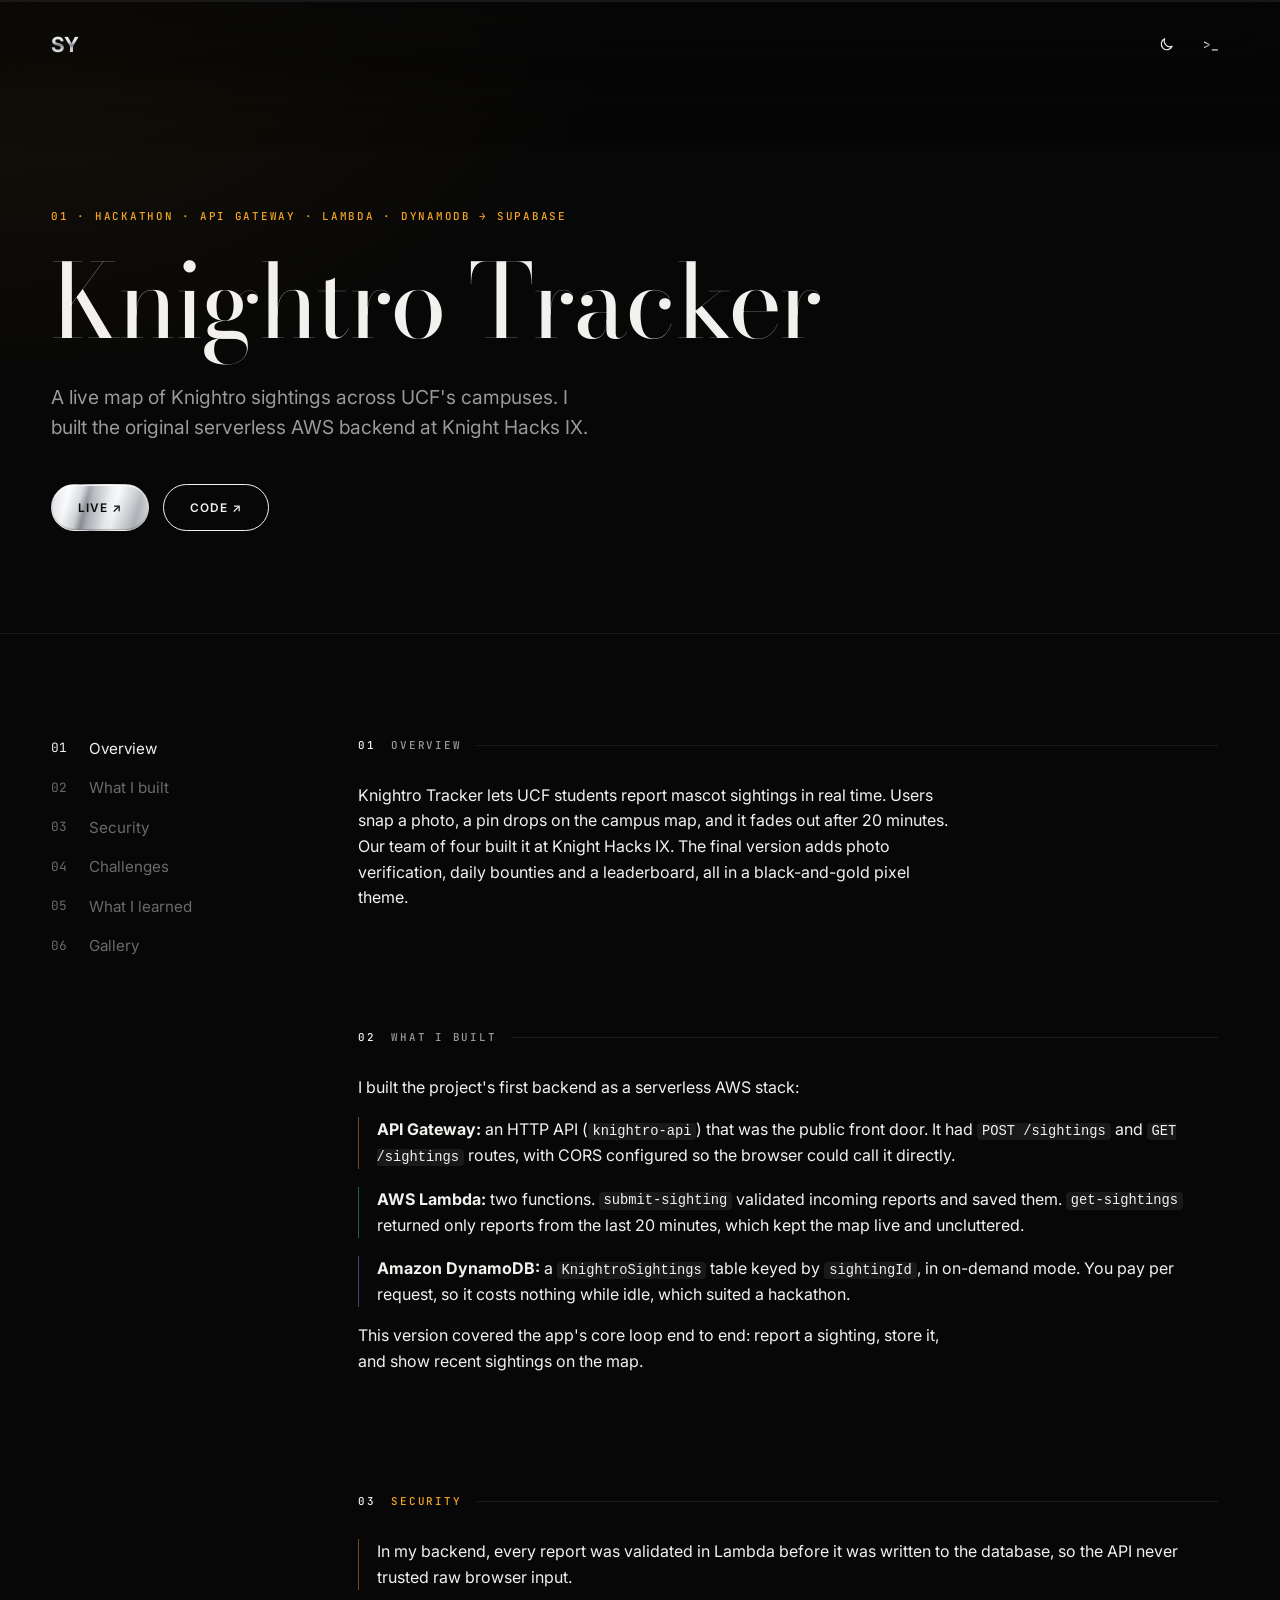
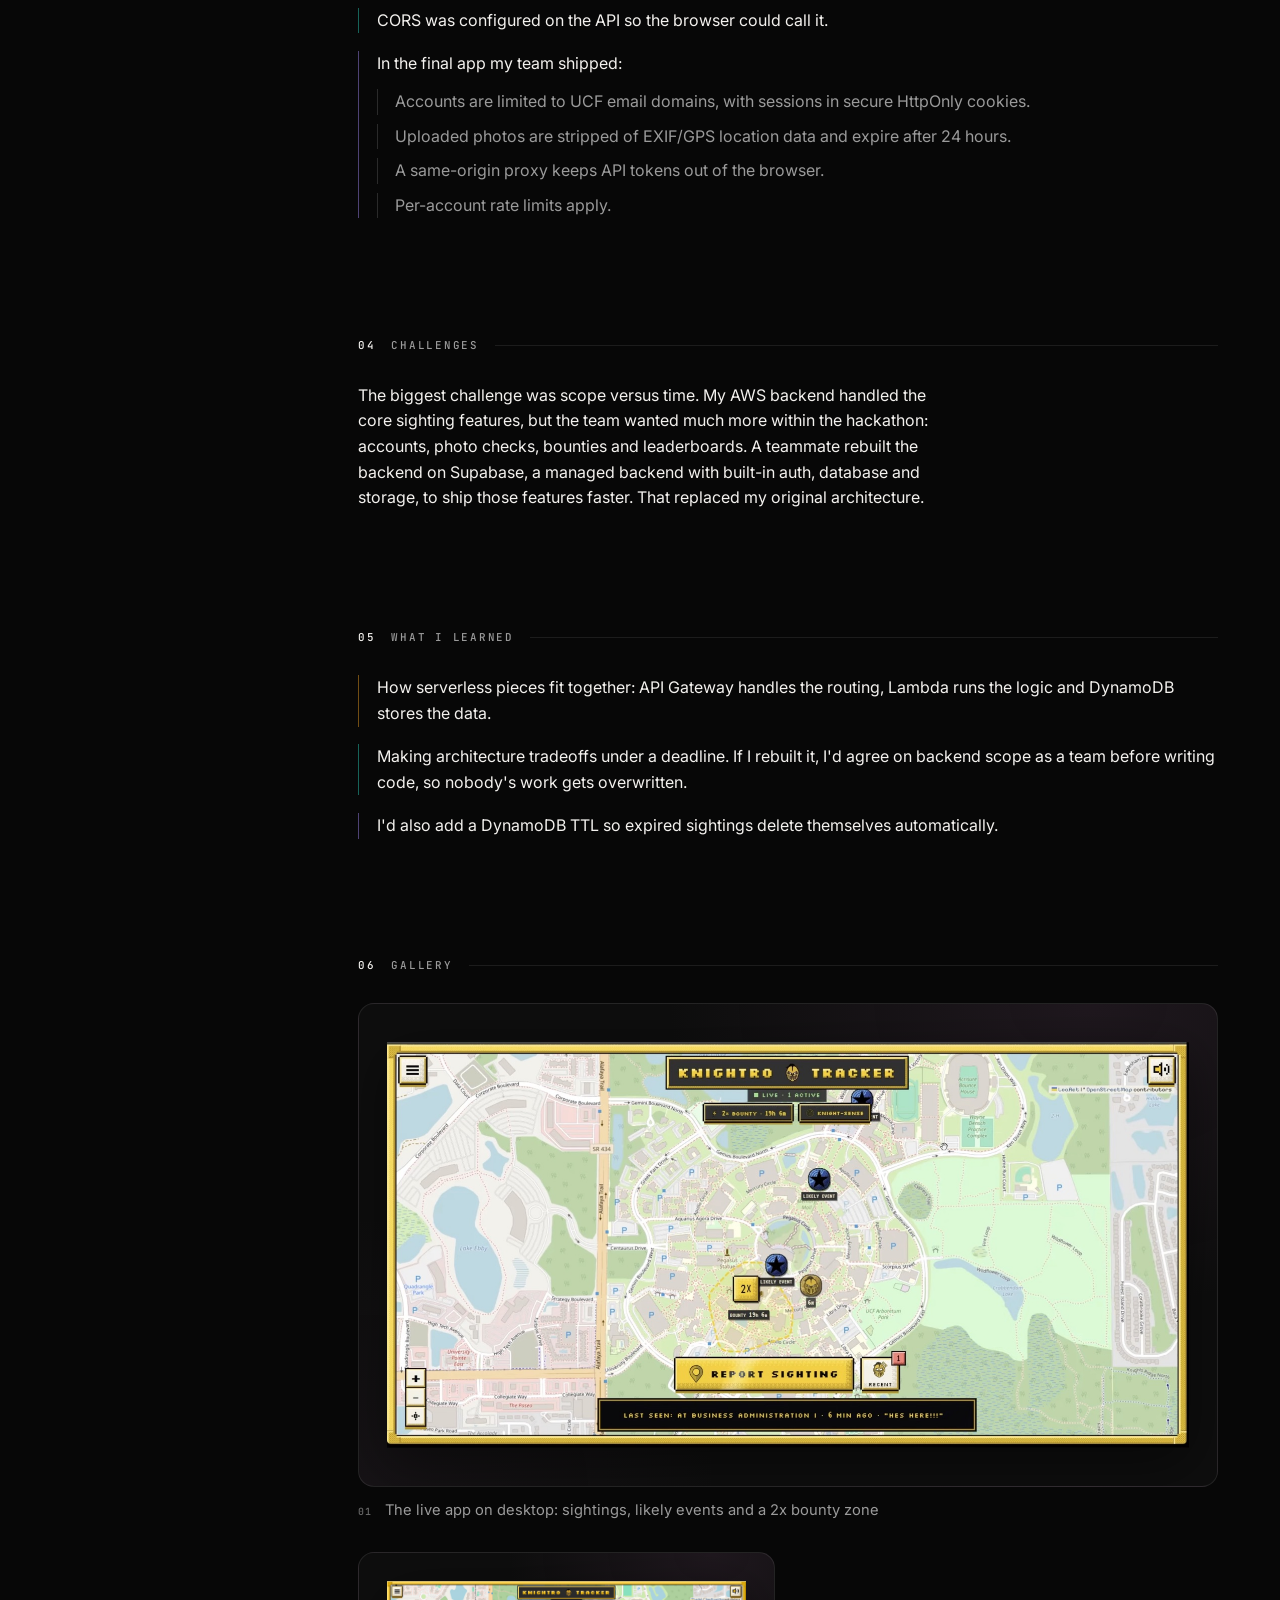
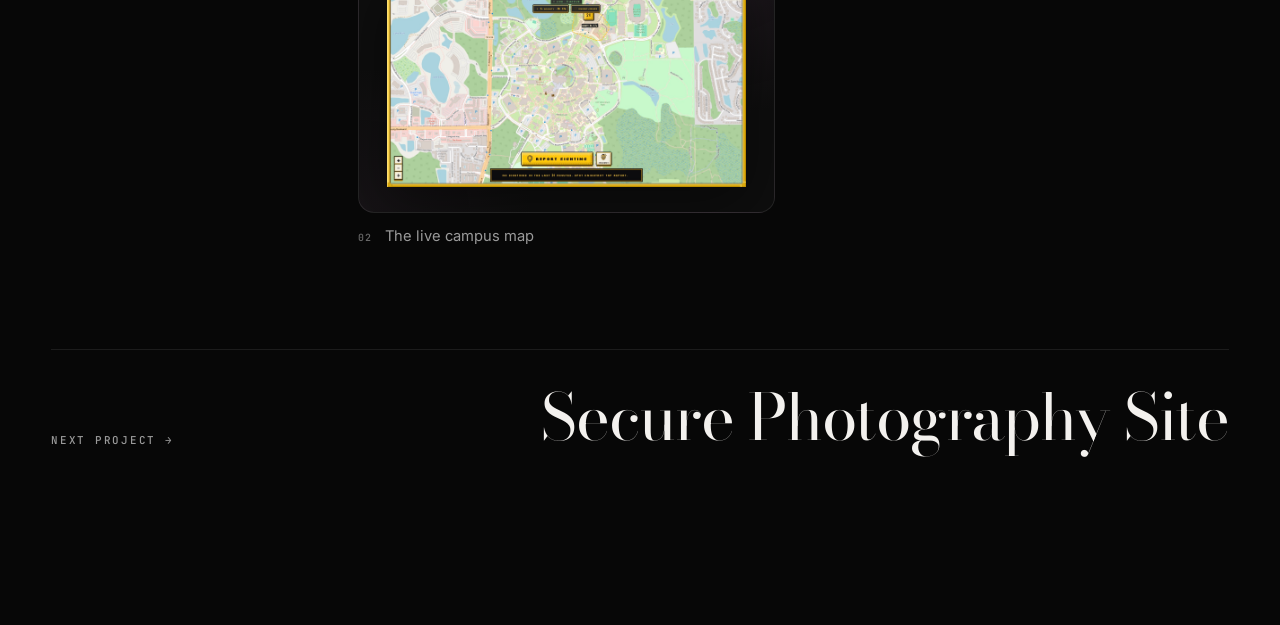
==== commit 97019762: "Galleries: new Knightro and portfolio shots; refreshed hero + work preview - Knightro: live desktop " ====
--- a/knightro.html
+++ b/knightro.html
@@ -93,6 +93,10 @@
         <section class="pblock pblock--gallery" id="gallery" aria-labelledby="gallery-h">
           <h2 class="label pblock__h" id="gallery-h"><span class="pblock__n">06</span>Gallery</h2>
           <div class="gallery">
+          <figure class="gallery__item">
+            <a href="assets/projects/knightro/live-desktop.jpg"><img src="assets/projects/knightro/live-desktop.jpg" alt="The live app on desktop: sightings, likely events and a 2x bounty zone" width="1600" height="810" loading="lazy" decoding="async"></a>
+            <figcaption class="label">The live app on desktop: sightings, likely events and a 2x bounty zone</figcaption>
+          </figure>
           <figure class="gallery__item gallery__item--wide">
             <a href="assets/projects/knightro/map.jpg" target="_blank" rel="noopener"><img src="assets/projects/knightro/map.jpg" alt="The live campus map" width="1600" height="921" loading="lazy" decoding="async"></a>
             <figcaption class="label">The live campus map</figcaption>
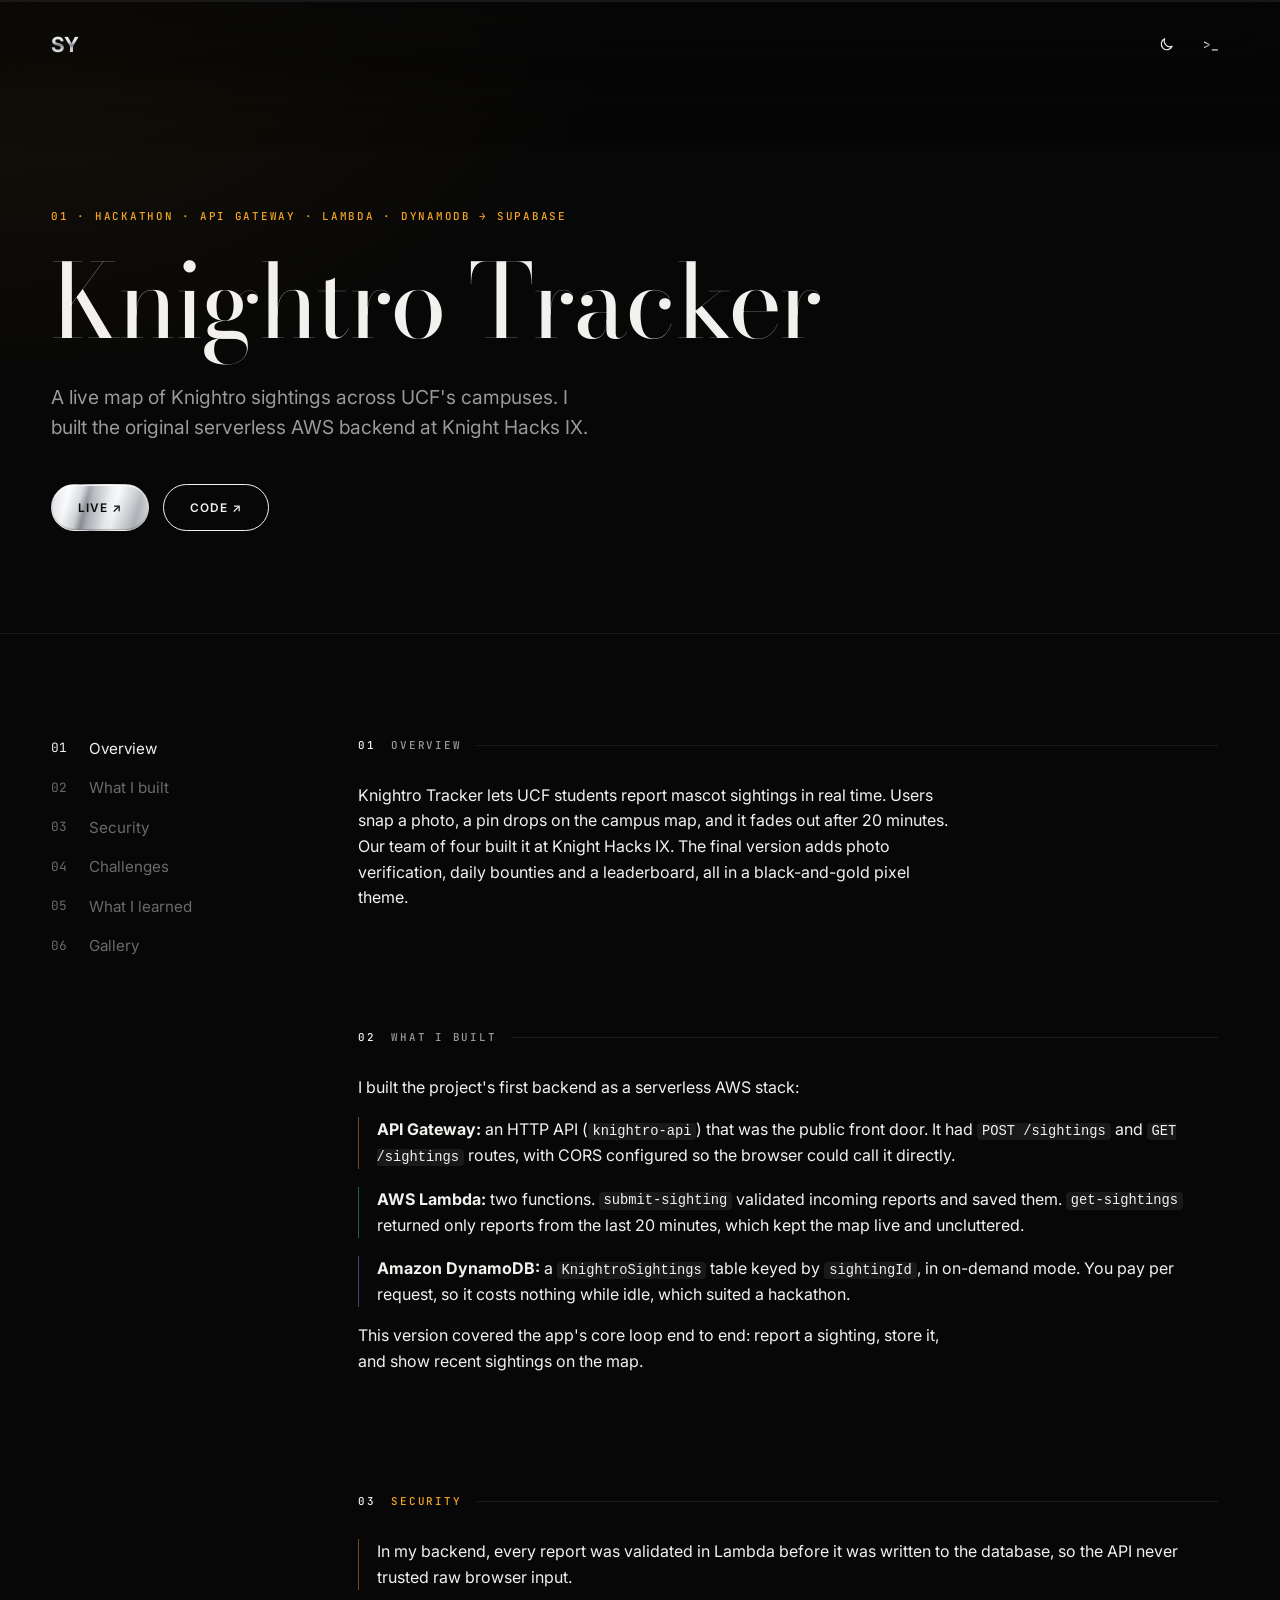
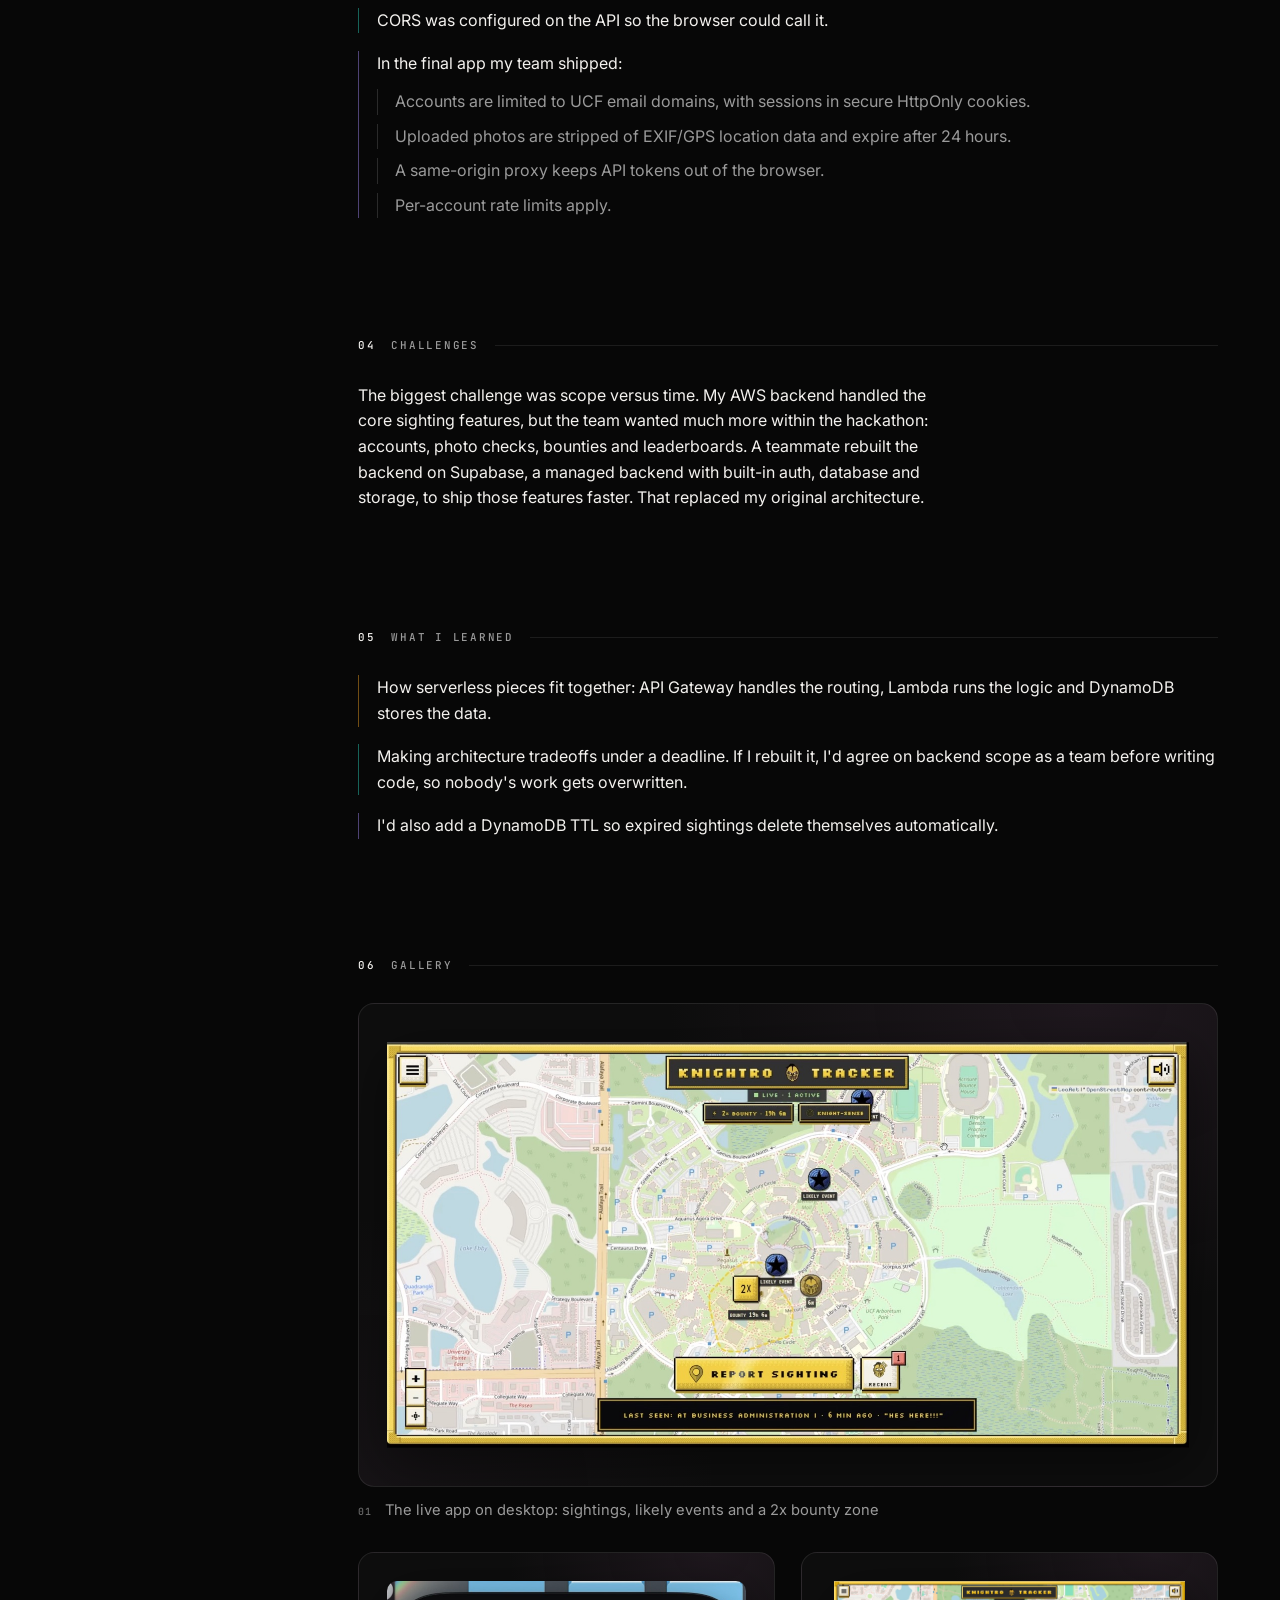
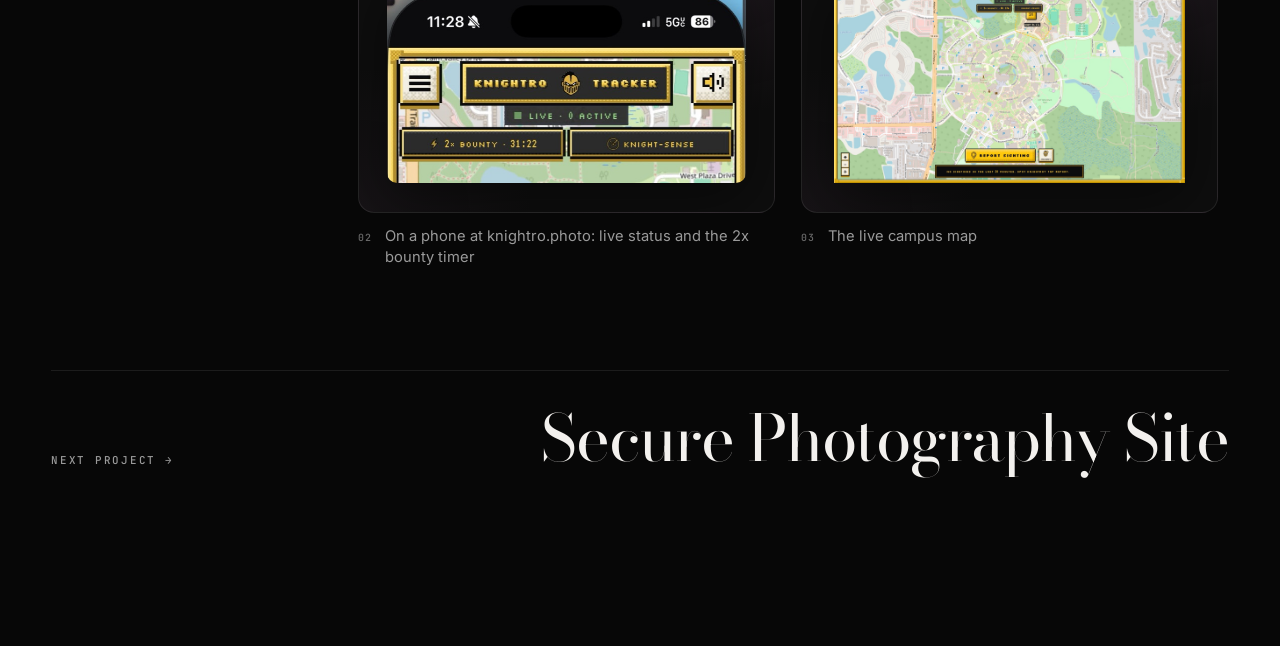
==== commit 5211b4ed: "Galleries: recovered phone, Amplify and CTF shots; tall shots fit their cards - Knightro: the app on" ====
--- a/knightro.html
+++ b/knightro.html
@@ -10,7 +10,7 @@
   <link rel="preconnect" href="https://fonts.googleapis.com">
   <link rel="preconnect" href="https://fonts.gstatic.com" crossorigin>
   <link rel="stylesheet" href="https://fonts.googleapis.com/css2?family=Bodoni+Moda:ital,opsz,wght@0,6..96,400..600;1,6..96,400..600&family=Inter:wght@400;500;600&family=JetBrains+Mono:wght@400;500&display=swap">
-  <link rel="stylesheet" href="css/style.css?v=58">
+  <link rel="stylesheet" href="css/style.css?v=60">
   <script>
     (function () { try { var t = localStorage.getItem("theme"); if (t) document.documentElement.dataset.theme = t; } catch (e) {} var m = document.querySelector('meta[name="theme-color"]'); if (m) m.content = document.documentElement.dataset.theme === "light" ? "#f3f1ec" : "#070707"; })();
   </script>
@@ -97,6 +97,10 @@
             <a href="assets/projects/knightro/live-desktop.jpg"><img src="assets/projects/knightro/live-desktop.jpg" alt="The live app on desktop: sightings, likely events and a 2x bounty zone" width="1600" height="810" loading="lazy" decoding="async"></a>
             <figcaption class="label">The live app on desktop: sightings, likely events and a 2x bounty zone</figcaption>
           </figure>
+          <figure class="gallery__item">
+            <a href="assets/projects/knightro/live-phone.jpg"><img src="assets/projects/knightro/live-phone.jpg" alt="On a phone at knightro.photo: live status and the 2x bounty timer" width="716" height="1600" loading="lazy" decoding="async"></a>
+            <figcaption class="label">On a phone at knightro.photo: live status and the 2x bounty timer</figcaption>
+          </figure>
           <figure class="gallery__item gallery__item--wide">
             <a href="assets/projects/knightro/map.jpg" target="_blank" rel="noopener"><img src="assets/projects/knightro/map.jpg" alt="The live campus map" width="1600" height="921" loading="lazy" decoding="async"></a>
             <figcaption class="label">The live campus map</figcaption>
@@ -143,7 +147,7 @@
   </section>
 
   <script src="js/terminal.js?v=8" defer></script>
-  <script src="js/project.js?v=21" defer></script>
+  <script src="js/project.js?v=22" defer></script>
   <script src="js/reveal.js?v=7" defer></script>
 </body>
 </html>
--- a/css/style.css
+++ b/css/style.css
@@ -801,7 +801,8 @@
 .gallery__item { counter-increment: shot; margin: 0; min-width: 0; }
 .gallery__item:first-child { grid-column: 1 / -1; }
 .gallery__item a {
-  display: grid; place-items: center; aspect-ratio: 16 / 10; padding: clamp(.9rem, 2.2vw, 1.8rem);
+  --pad-in: clamp(.9rem, 2.2vw, 1.8rem);
+  position: relative; display: block; aspect-ratio: 16 / 10;
   border: 1px solid color-mix(in srgb, var(--text) 9%, transparent); border-radius: 16px; overflow: hidden;
   background:
     radial-gradient(70% 90% at 85% 0%, rgba(93, 60, 89, .22), transparent 70%),
@@ -813,8 +814,9 @@
   background: radial-gradient(70% 90% at 85% 0%, rgba(150, 112, 145, .16), transparent 70%), var(--surface);
 }
 .gallery__item:first-child a { aspect-ratio: 16 / 9; }
-.gallery__item img {
-  width: 100%; height: 100%; object-fit: contain;
+.gallery__item img {   /* fills the card's inner box, so tall phone shots fit too */
+  position: absolute; inset: var(--pad-in); width: calc(100% - 2 * var(--pad-in)); height: calc(100% - 2 * var(--pad-in));
+  object-fit: contain;
   filter: drop-shadow(0 14px 28px rgba(0, 0, 0, .45));
   transition: scale .6s cubic-bezier(.22, 1, .36, 1);
 }
@@ -823,6 +825,8 @@
    uniform card: show a readable close-up instead, focused by --focus (x
    position, set per figure); the viewer still shows the whole thing. */
 .gallery__item.is-strip img { object-fit: cover; object-position: var(--focus, 0%) 0; border-radius: 8px; }
+/* Tall phone screenshots: a close-up of the top of the screen (the whole thing is in the viewer). */
+.gallery__item.is-tall img { object-fit: cover; object-position: 50% 0; border-radius: 10px; }
 .gallery__item a:hover { border-color: color-mix(in srgb, var(--text) 28%, transparent); }
 @media (hover: hover) { .gallery__item a:hover img { scale: 1.025; } }
 .gallery__item figcaption {
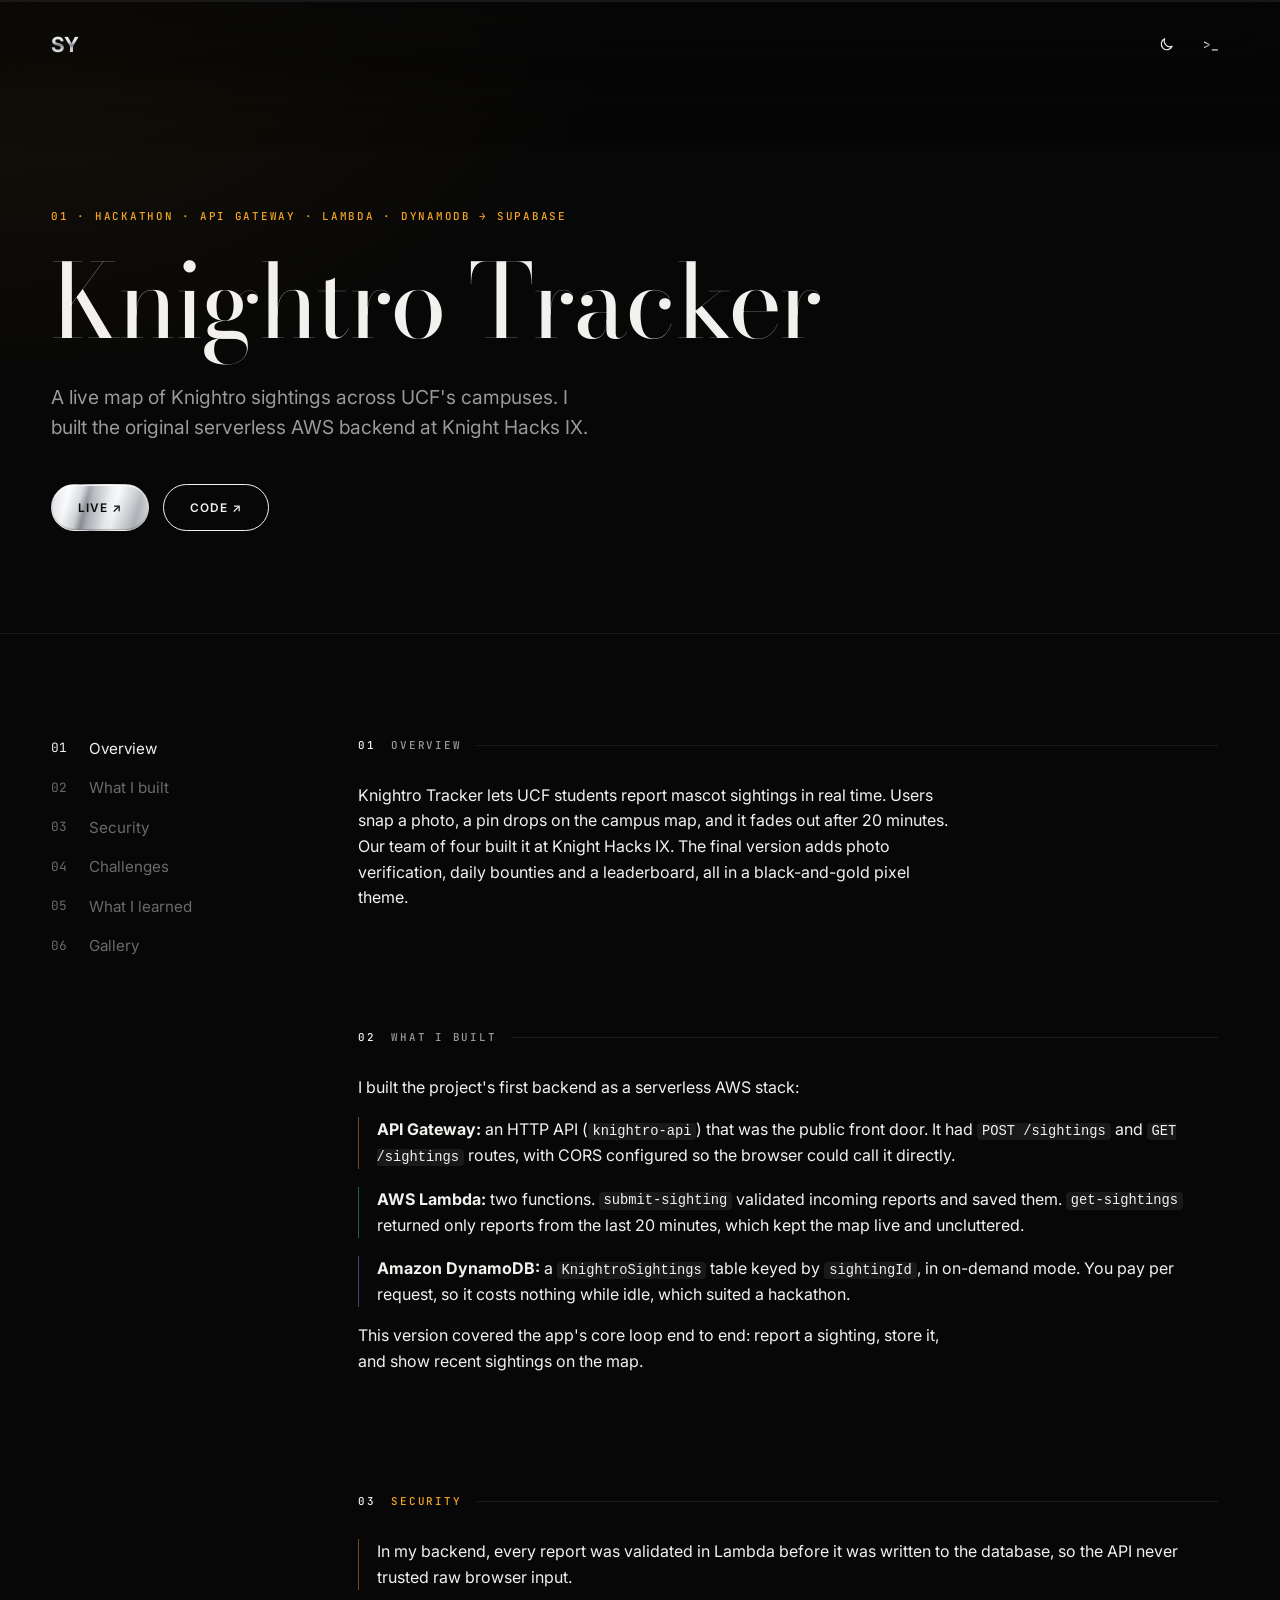
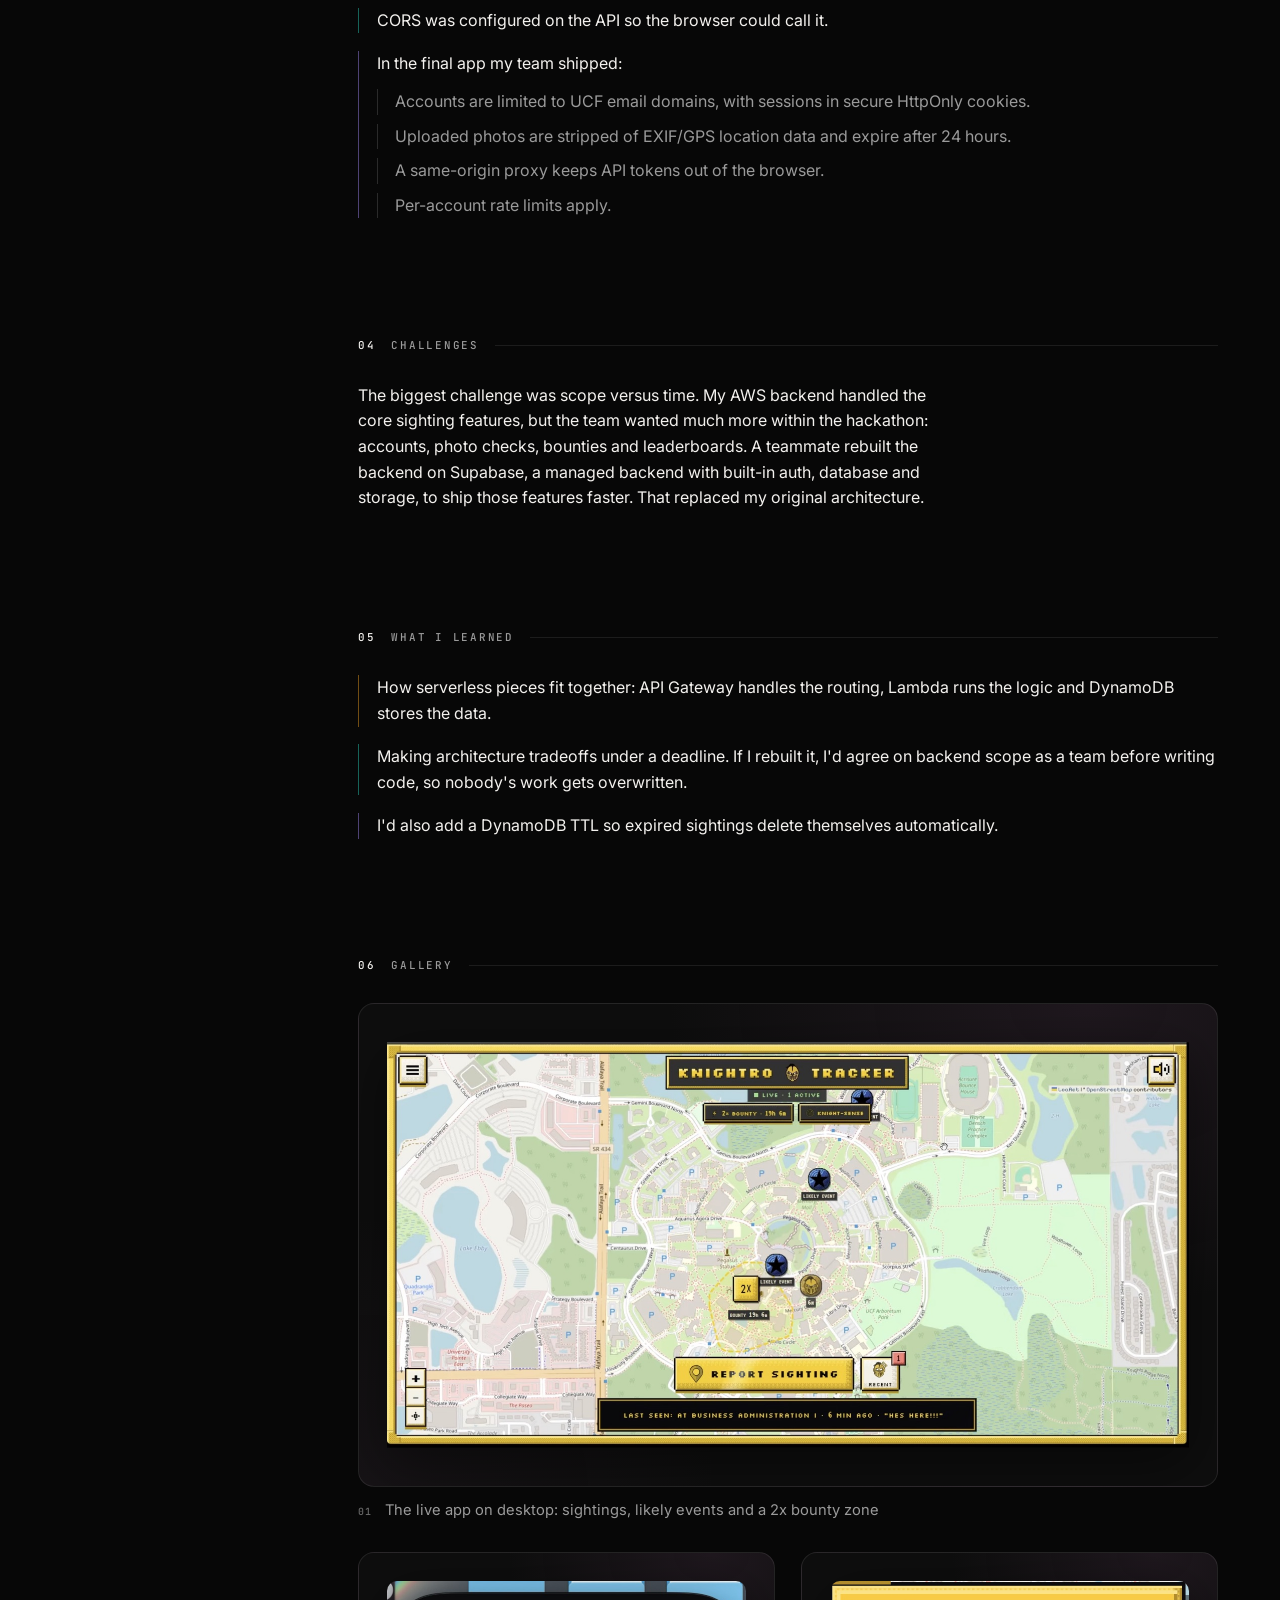
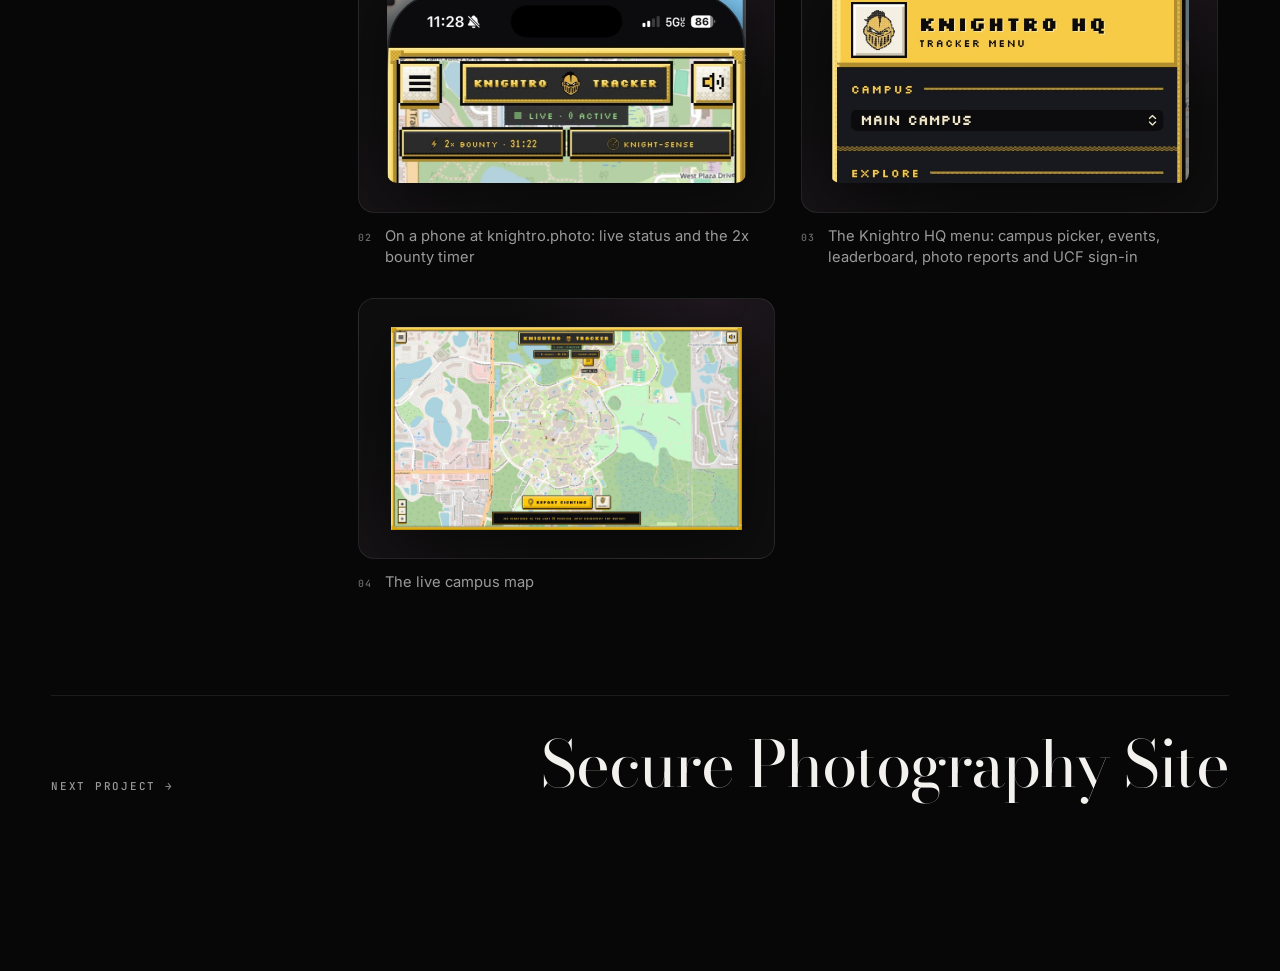
==== commit b058f029: "Knightro gallery: add the Knightro HQ menu screenshot Co-Authored-By: Claude Opus 5.5 <noreply@anthr" ====
--- a/knightro.html
+++ b/knightro.html
@@ -101,6 +101,10 @@
             <a href="assets/projects/knightro/live-phone.jpg"><img src="assets/projects/knightro/live-phone.jpg" alt="On a phone at knightro.photo: live status and the 2x bounty timer" width="716" height="1600" loading="lazy" decoding="async"></a>
             <figcaption class="label">On a phone at knightro.photo: live status and the 2x bounty timer</figcaption>
           </figure>
+          <figure class="gallery__item">
+            <a href="assets/projects/knightro/menu.jpg"><img src="assets/projects/knightro/menu.jpg" alt="The Knightro HQ menu: campus picker, events, leaderboard, photo reports and UCF sign-in" width="616" height="1090" loading="lazy" decoding="async"></a>
+            <figcaption class="label">The Knightro HQ menu: campus picker, events, leaderboard, photo reports and UCF sign-in</figcaption>
+          </figure>
           <figure class="gallery__item gallery__item--wide">
             <a href="assets/projects/knightro/map.jpg" target="_blank" rel="noopener"><img src="assets/projects/knightro/map.jpg" alt="The live campus map" width="1600" height="921" loading="lazy" decoding="async"></a>
             <figcaption class="label">The live campus map</figcaption>
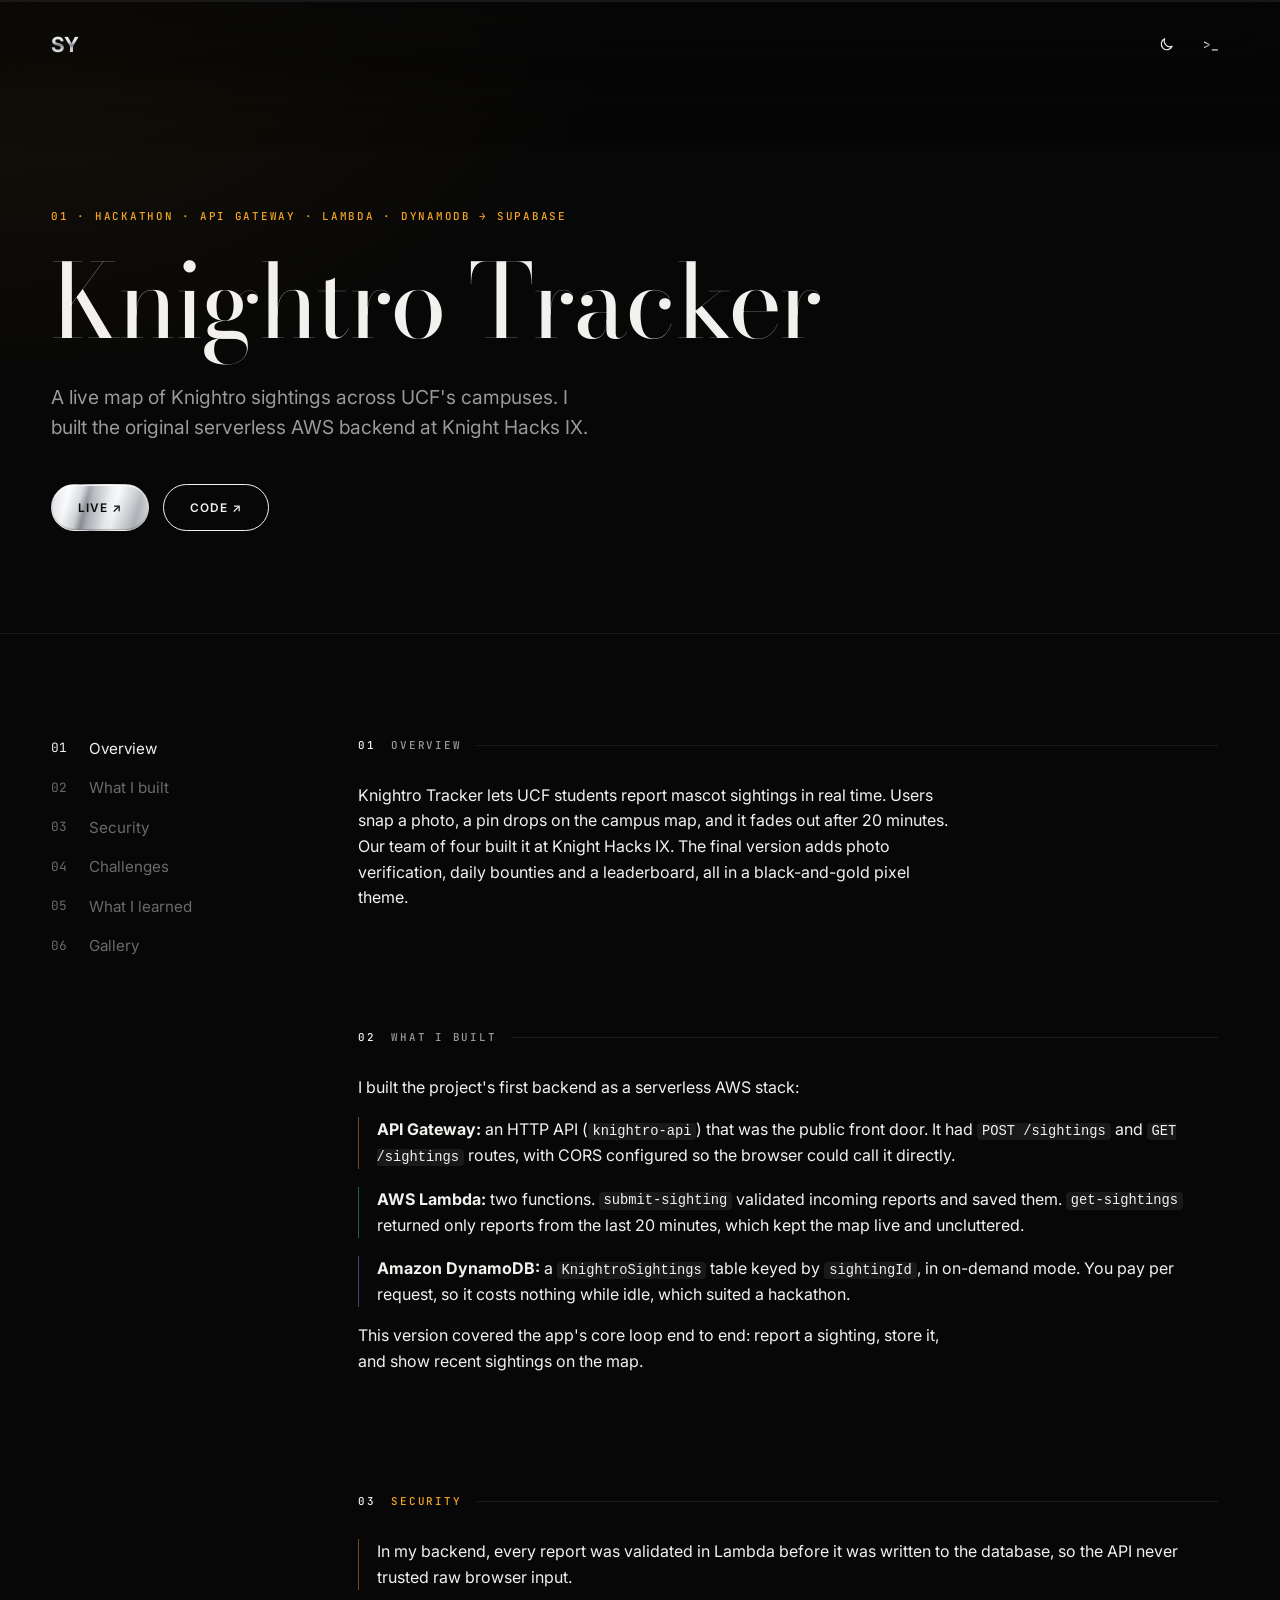
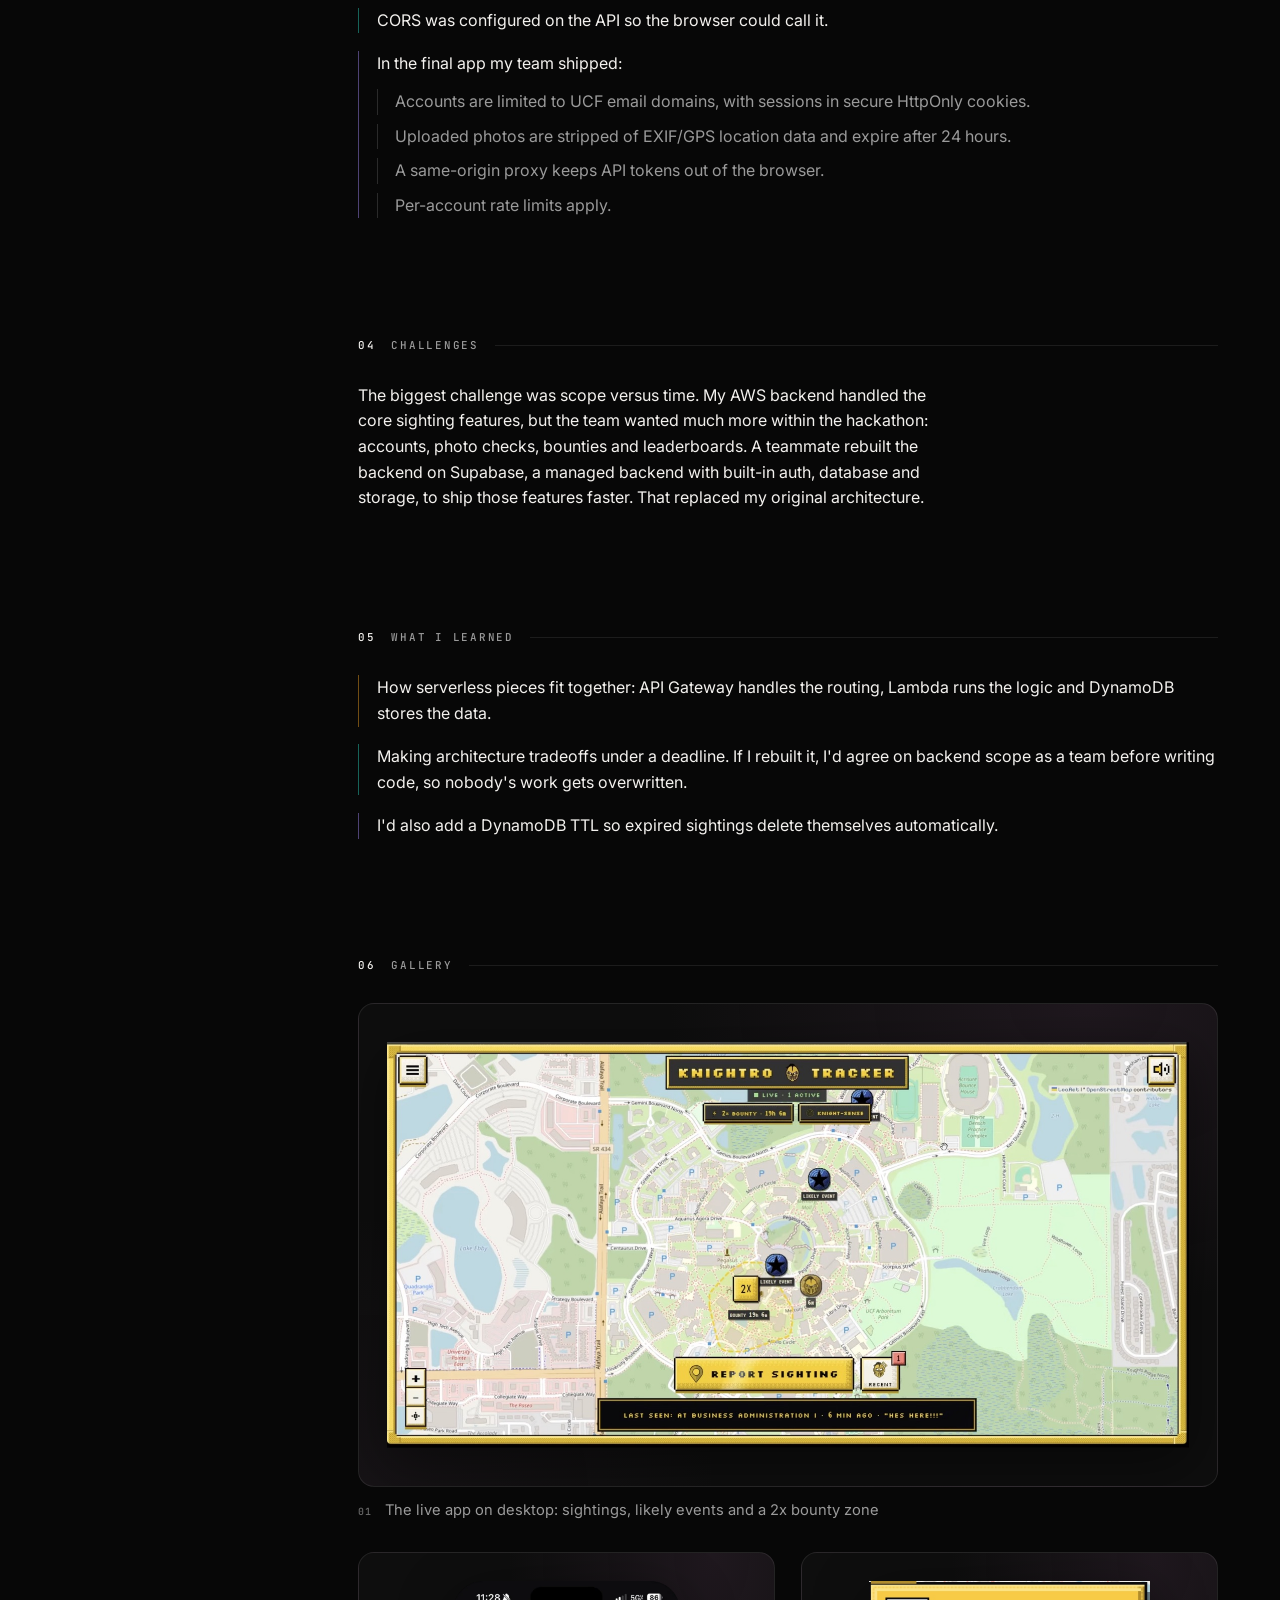
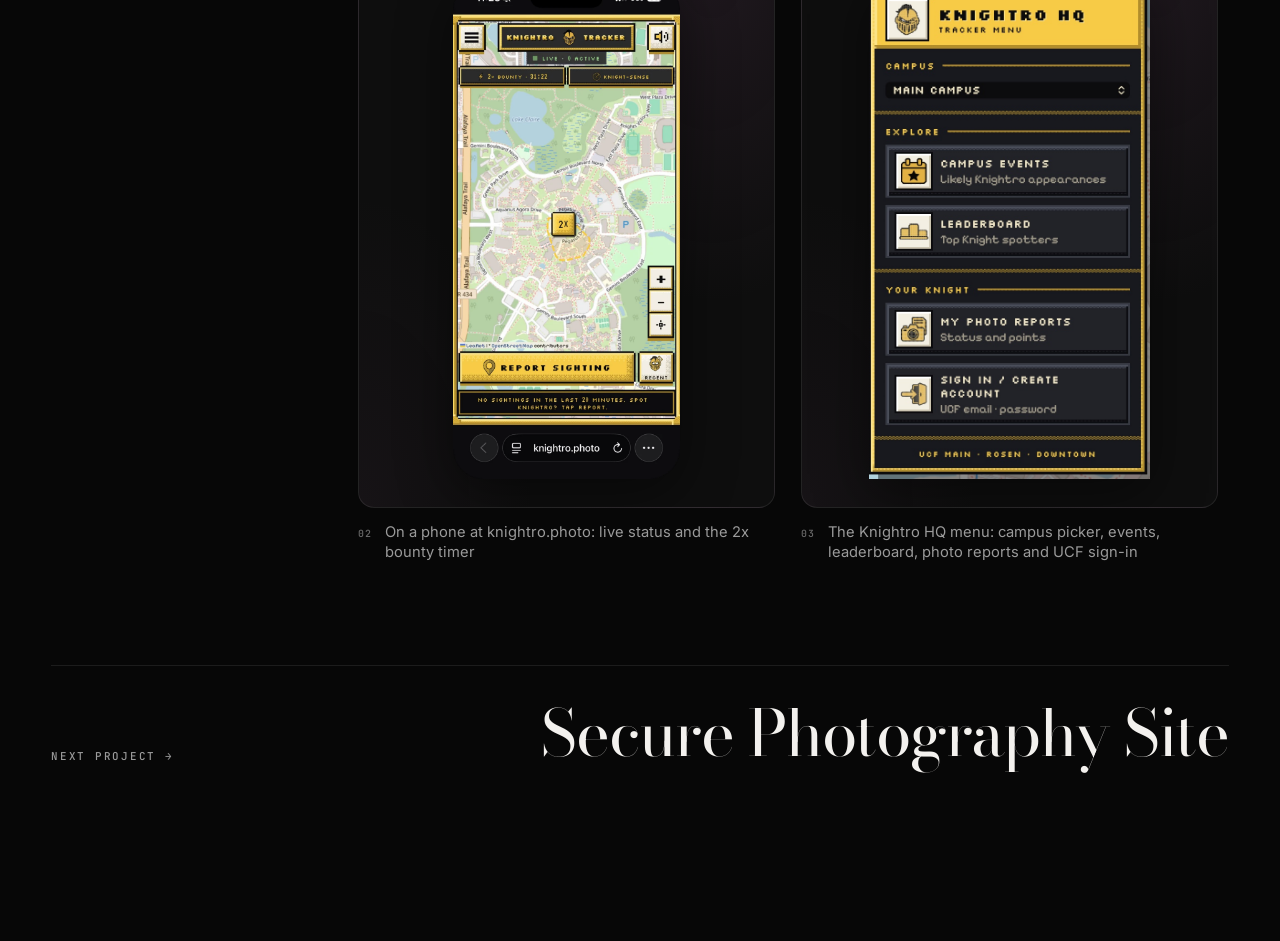
==== commit 36c08614: "Galleries: clean phone and terminal shots, drop the empty campus map - Knightro: removed the map wit" ====
--- a/knightro.html
+++ b/knightro.html
@@ -10,7 +10,7 @@
   <link rel="preconnect" href="https://fonts.googleapis.com">
   <link rel="preconnect" href="https://fonts.gstatic.com" crossorigin>
   <link rel="stylesheet" href="https://fonts.googleapis.com/css2?family=Bodoni+Moda:ital,opsz,wght@0,6..96,400..600;1,6..96,400..600&family=Inter:wght@400;500;600&family=JetBrains+Mono:wght@400;500&display=swap">
-  <link rel="stylesheet" href="css/style.css?v=60">
+  <link rel="stylesheet" href="css/style.css?v=61">
   <script>
     (function () { try { var t = localStorage.getItem("theme"); if (t) document.documentElement.dataset.theme = t; } catch (e) {} var m = document.querySelector('meta[name="theme-color"]'); if (m) m.content = document.documentElement.dataset.theme === "light" ? "#f3f1ec" : "#070707"; })();
   </script>
@@ -98,16 +98,12 @@
             <figcaption class="label">The live app on desktop: sightings, likely events and a 2x bounty zone</figcaption>
           </figure>
           <figure class="gallery__item">
-            <a href="assets/projects/knightro/live-phone.jpg"><img src="assets/projects/knightro/live-phone.jpg" alt="On a phone at knightro.photo: live status and the 2x bounty timer" width="716" height="1600" loading="lazy" decoding="async"></a>
+            <a href="assets/projects/knightro/live-phone.webp"><img src="assets/projects/knightro/live-phone.webp" alt="On a phone at knightro.photo: live status and the 2x bounty timer" width="728" height="1600" loading="lazy" decoding="async"></a>
             <figcaption class="label">On a phone at knightro.photo: live status and the 2x bounty timer</figcaption>
           </figure>
           <figure class="gallery__item">
             <a href="assets/projects/knightro/menu.jpg"><img src="assets/projects/knightro/menu.jpg" alt="The Knightro HQ menu: campus picker, events, leaderboard, photo reports and UCF sign-in" width="616" height="1090" loading="lazy" decoding="async"></a>
             <figcaption class="label">The Knightro HQ menu: campus picker, events, leaderboard, photo reports and UCF sign-in</figcaption>
-          </figure>
-          <figure class="gallery__item gallery__item--wide">
-            <a href="assets/projects/knightro/map.jpg" target="_blank" rel="noopener"><img src="assets/projects/knightro/map.jpg" alt="The live campus map" width="1600" height="921" loading="lazy" decoding="async"></a>
-            <figcaption class="label">The live campus map</figcaption>
           </figure>
           </div>
         </section>
--- a/css/style.css
+++ b/css/style.css
@@ -825,8 +825,9 @@
    uniform card: show a readable close-up instead, focused by --focus (x
    position, set per figure); the viewer still shows the whole thing. */
 .gallery__item.is-strip img { object-fit: cover; object-position: var(--focus, 0%) 0; border-radius: 8px; }
-/* Tall phone screenshots: a close-up of the top of the screen (the whole thing is in the viewer). */
-.gallery__item.is-tall img { object-fit: cover; object-position: 50% 0; border-radius: 10px; }
+/* Tall phone screenshots get a taller card and show in full (they sit in pairs). */
+.gallery__item.is-tall a { aspect-ratio: 3 / 4; }
+.gallery__item--full { grid-column: 1 / -1; }
 .gallery__item a:hover { border-color: color-mix(in srgb, var(--text) 28%, transparent); }
 @media (hover: hover) { .gallery__item a:hover img { scale: 1.025; } }
 .gallery__item figcaption {
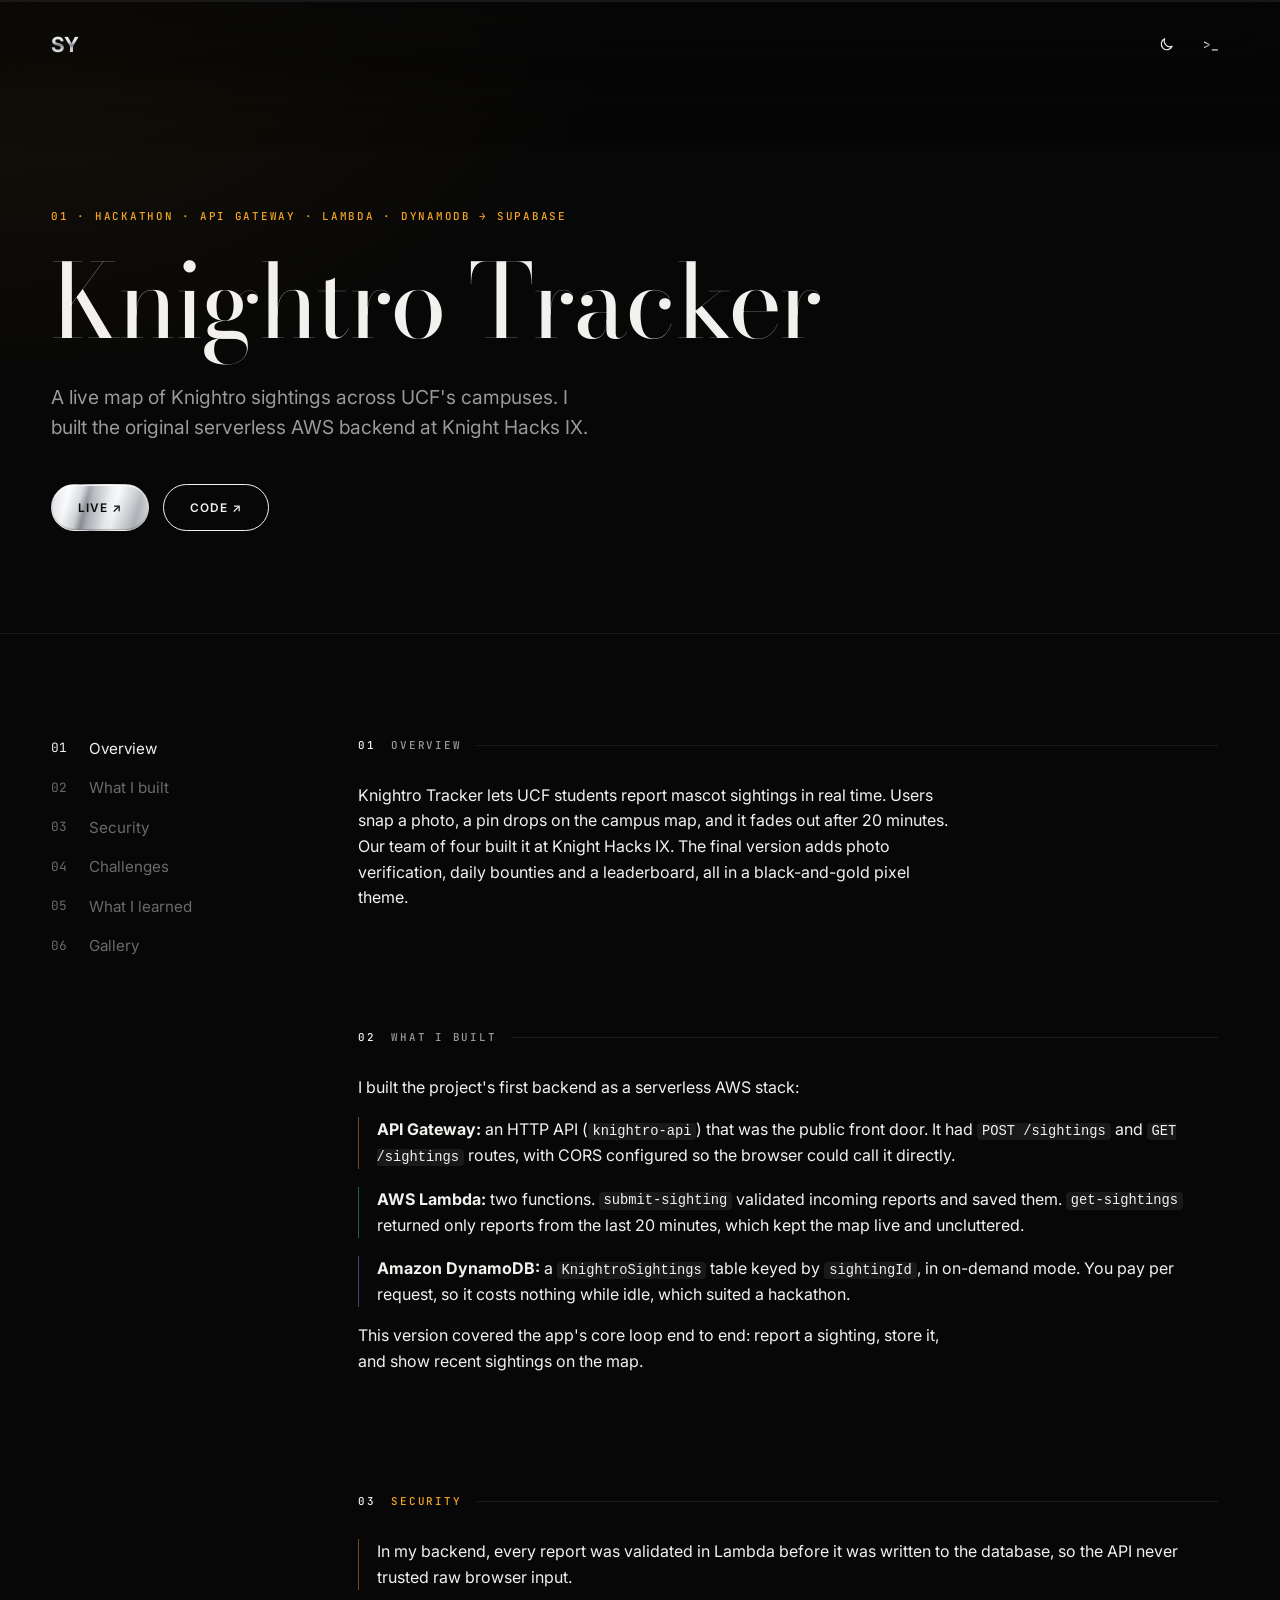
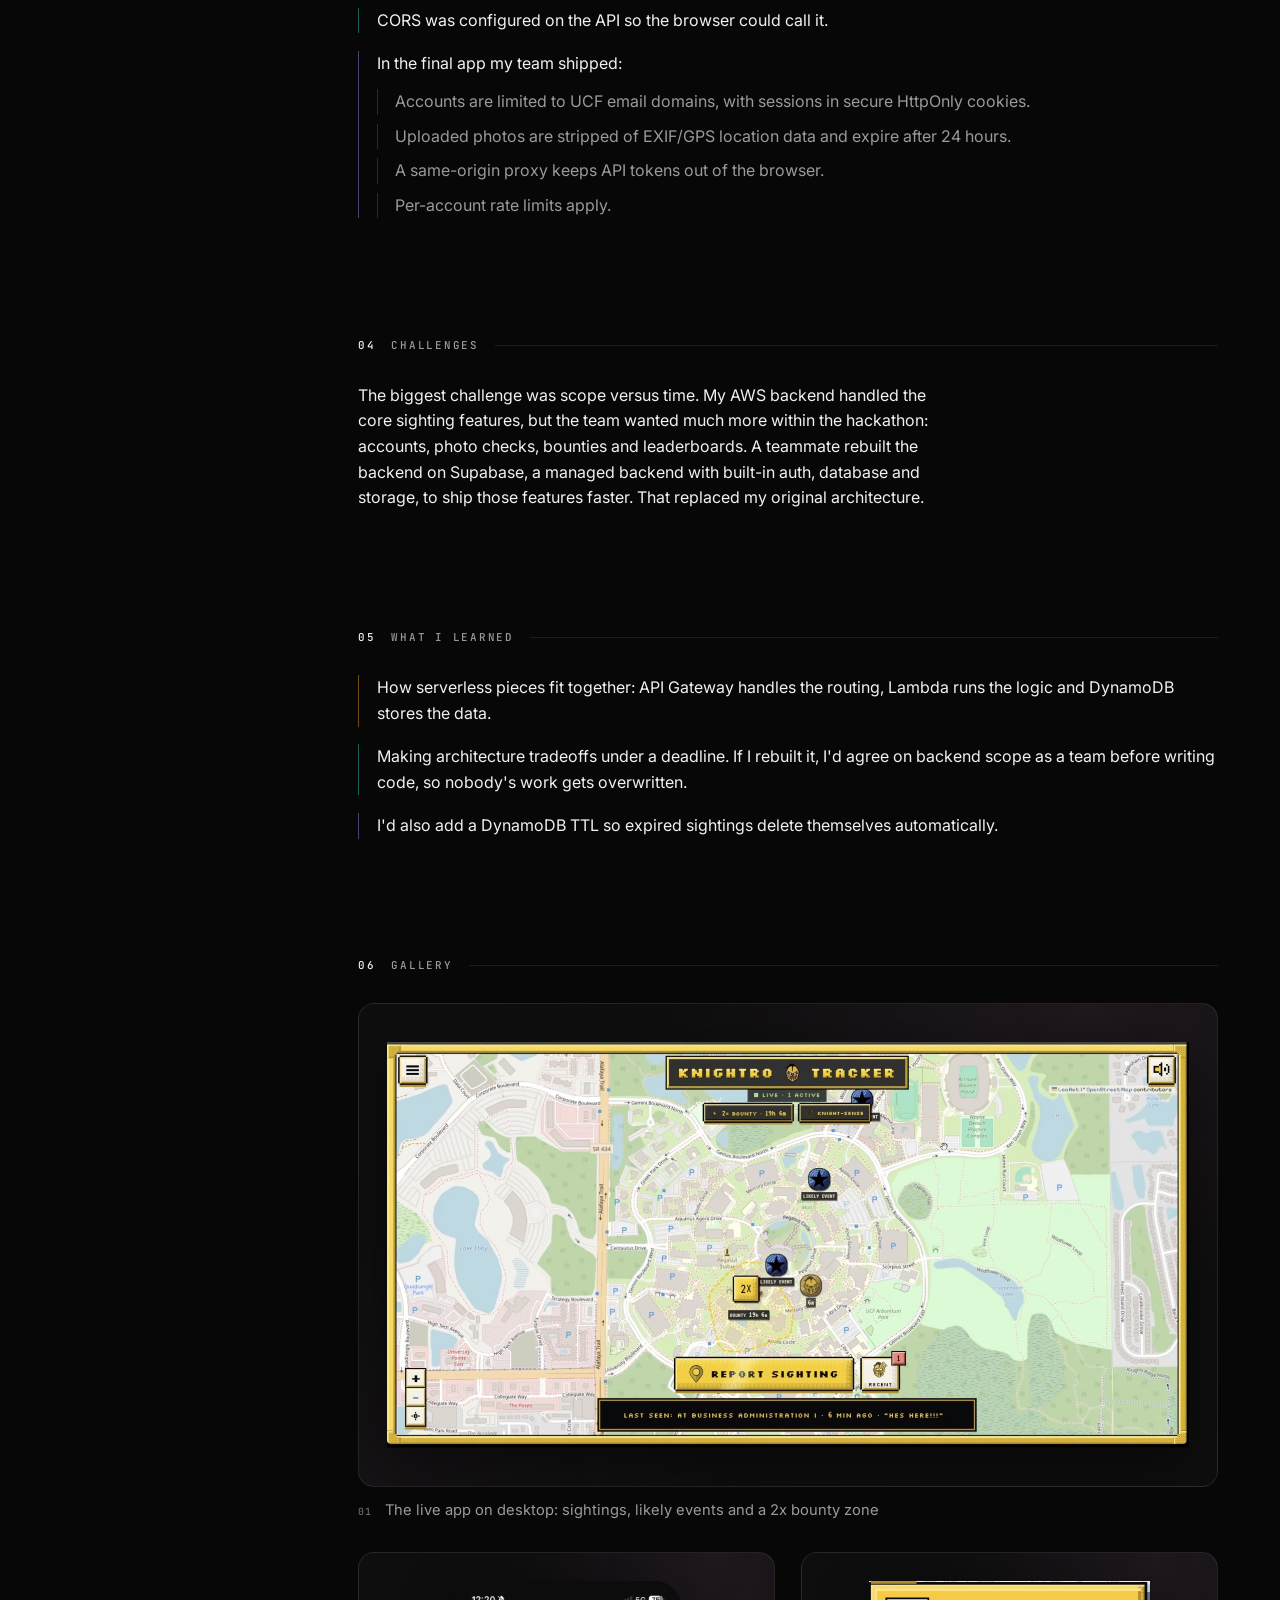
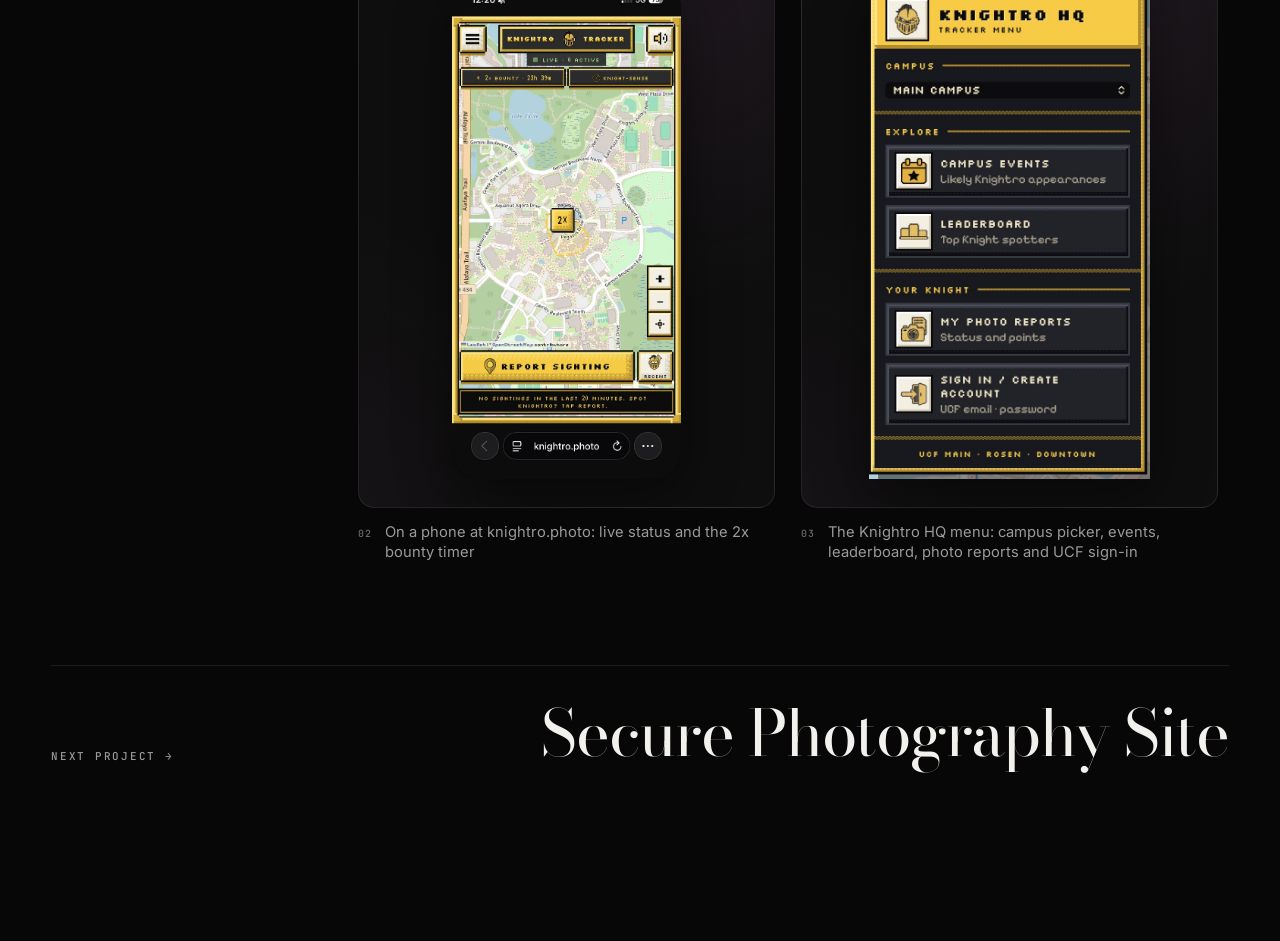
==== commit c5a8961c: "Knightro gallery: clean iPhone screenshot for the phone shot Co-Authored-By: Claude Opus 5.5 <norepl" ====
--- a/knightro.html
+++ b/knightro.html
@@ -98,7 +98,7 @@
             <figcaption class="label">The live app on desktop: sightings, likely events and a 2x bounty zone</figcaption>
           </figure>
           <figure class="gallery__item">
-            <a href="assets/projects/knightro/live-phone.webp"><img src="assets/projects/knightro/live-phone.webp" alt="On a phone at knightro.photo: live status and the 2x bounty timer" width="728" height="1600" loading="lazy" decoding="async"></a>
+            <a href="assets/projects/knightro/live-phone.webp?v=2"><img src="assets/projects/knightro/live-phone.webp?v=2" alt="On a phone at knightro.photo: live status and the 2x bounty timer" width="603" height="1311" loading="lazy" decoding="async"></a>
             <figcaption class="label">On a phone at knightro.photo: live status and the 2x bounty timer</figcaption>
           </figure>
           <figure class="gallery__item">
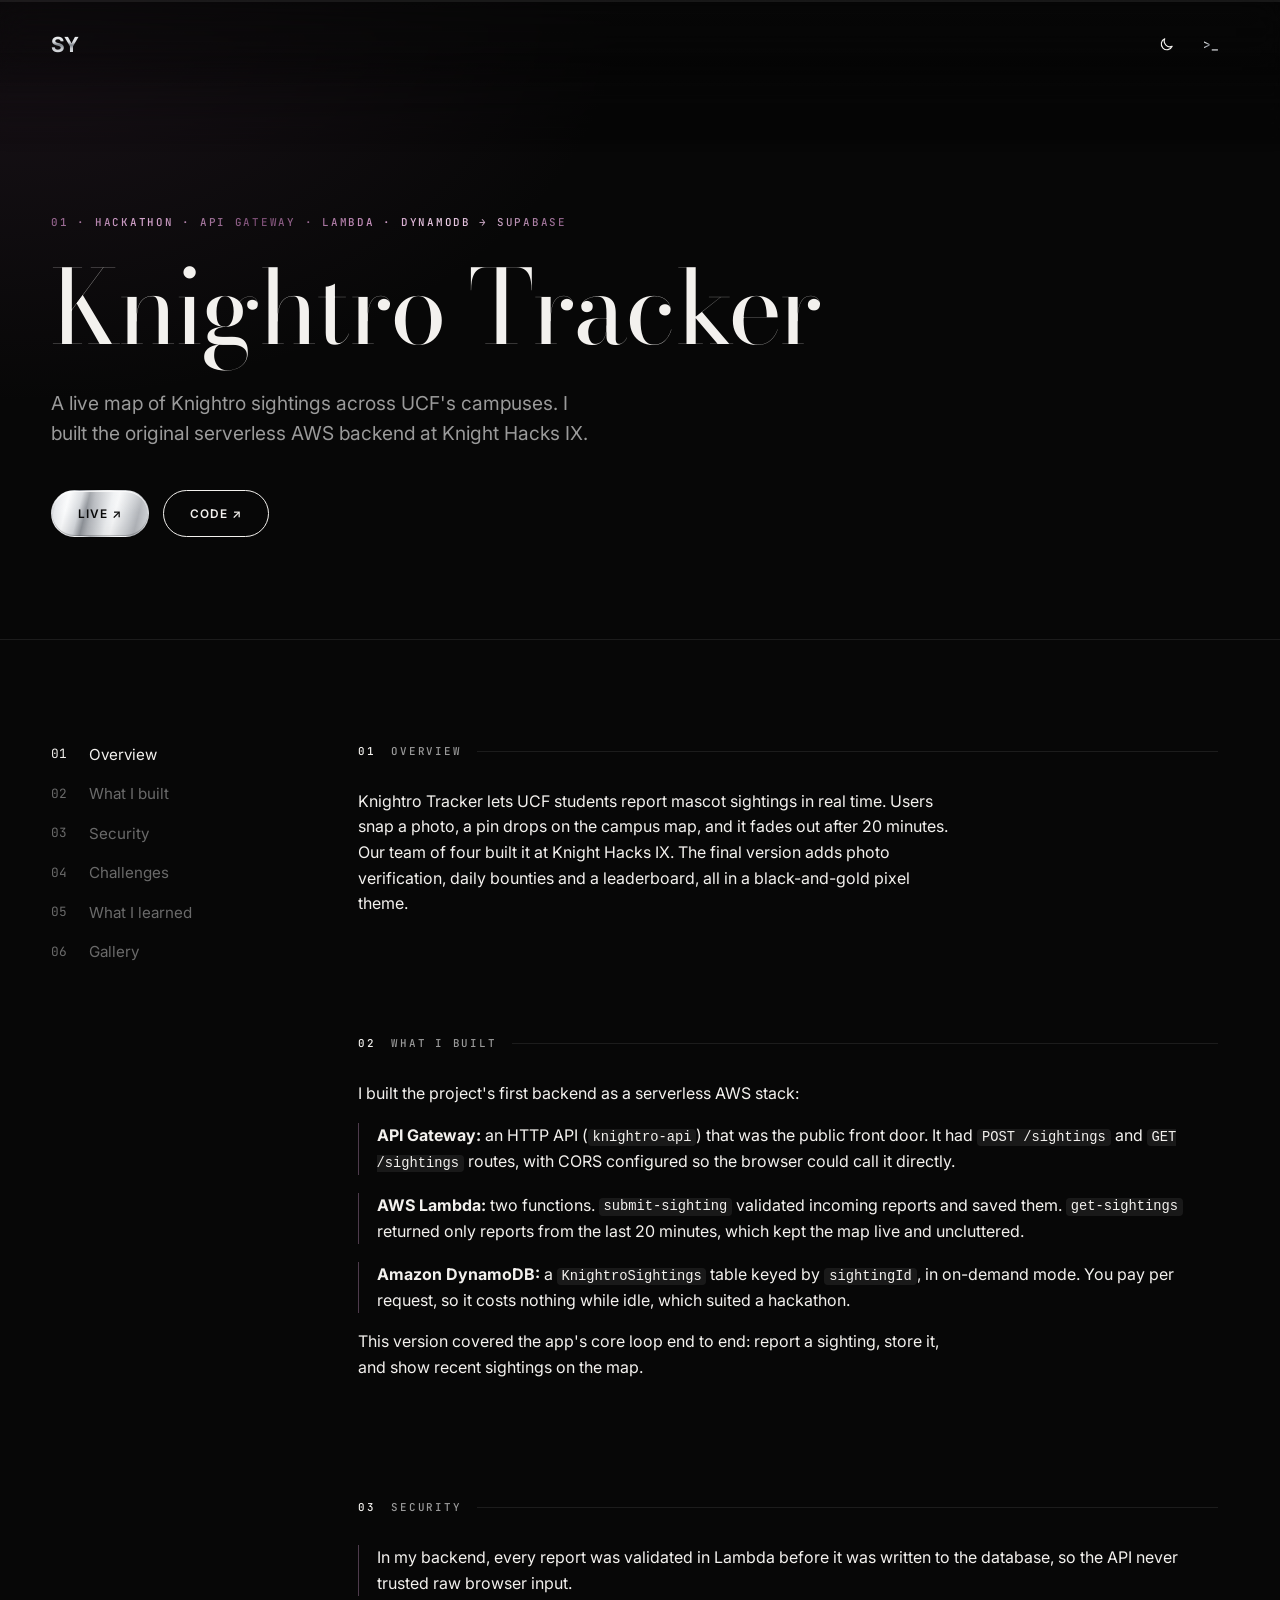
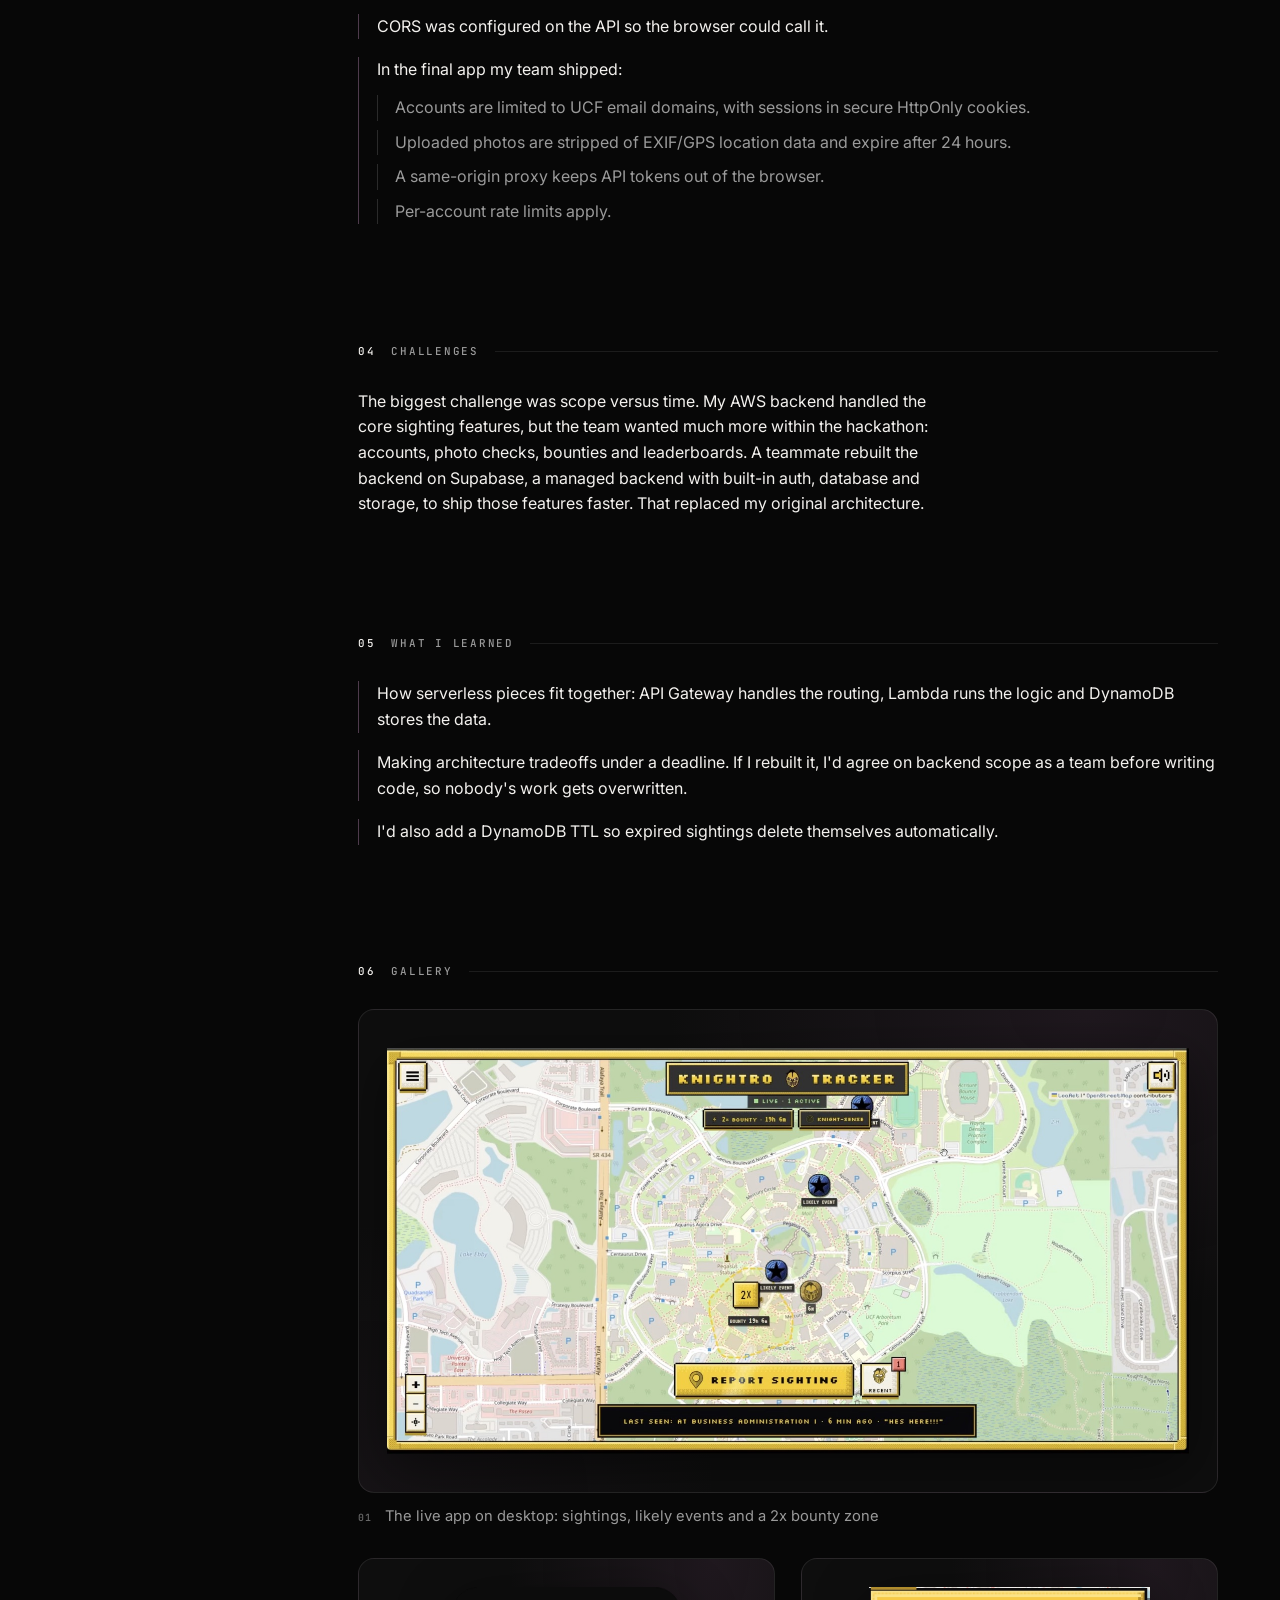
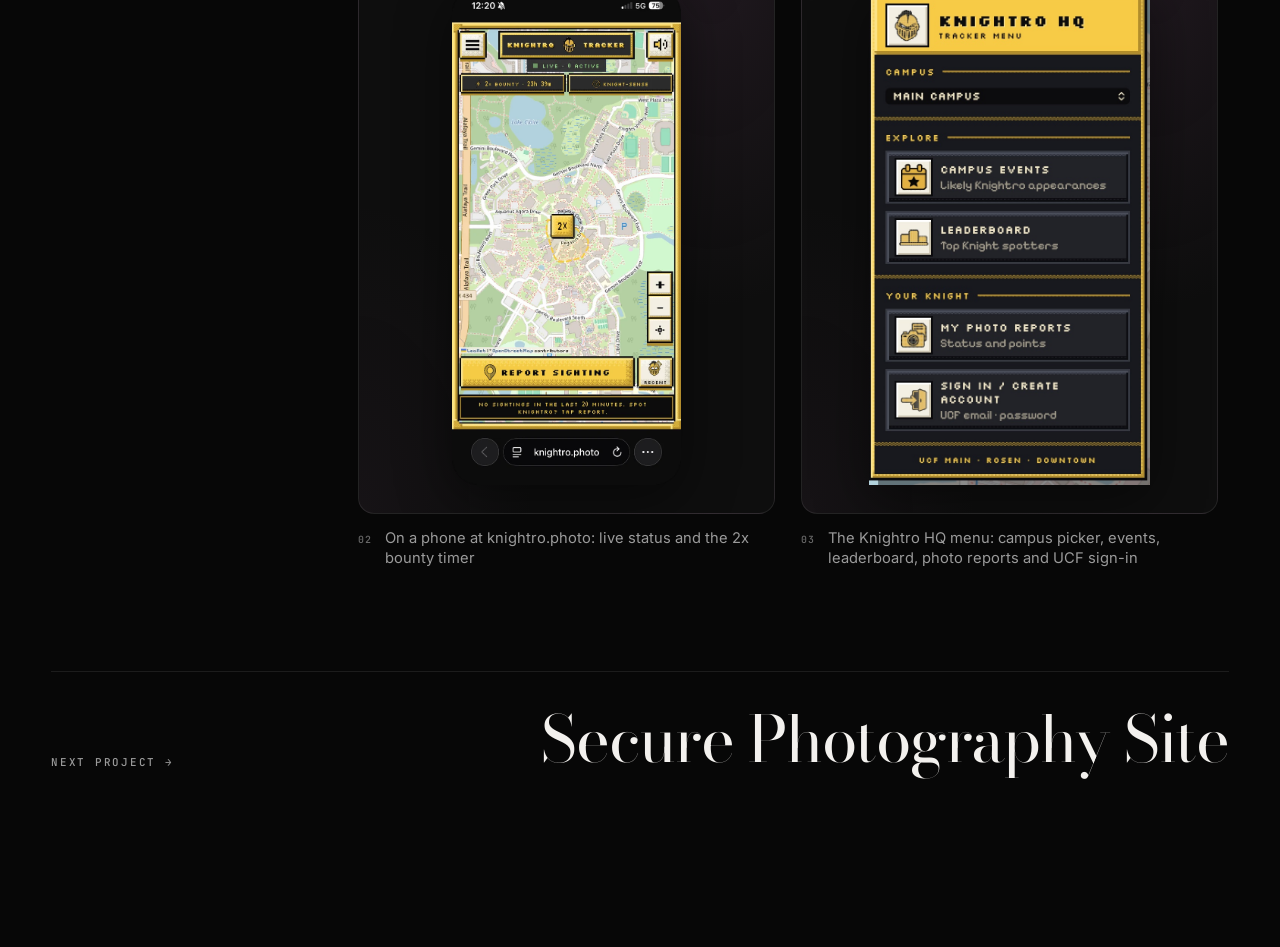
==== commit d4bdd14d: "Project pages: orange accents become metallic plum - Tag line above each title: metallic plum gradie" ====
--- a/knightro.html
+++ b/knightro.html
@@ -10,7 +10,7 @@
   <link rel="preconnect" href="https://fonts.googleapis.com">
   <link rel="preconnect" href="https://fonts.gstatic.com" crossorigin>
   <link rel="stylesheet" href="https://fonts.googleapis.com/css2?family=Bodoni+Moda:ital,opsz,wght@0,6..96,400..600;1,6..96,400..600&family=Inter:wght@400;500;600&family=JetBrains+Mono:wght@400;500&display=swap">
-  <link rel="stylesheet" href="css/style.css?v=61">
+  <link rel="stylesheet" href="css/style.css?v=63">
   <script>
     (function () { try { var t = localStorage.getItem("theme"); if (t) document.documentElement.dataset.theme = t; } catch (e) {} var m = document.querySelector('meta[name="theme-color"]'); if (m) m.content = document.documentElement.dataset.theme === "light" ? "#f3f1ec" : "#070707"; })();
   </script>
--- a/css/style.css
+++ b/css/style.css
@@ -92,7 +92,7 @@
   font-family: var(--mono); font-size: .95em; padding: 0 .35em;
   border: 1px solid var(--border-strong); border-radius: 4px; color: var(--text);
 }
-:focus-visible { outline: 2px solid var(--orange); outline-offset: 3px; border-radius: 4px; }
+:focus-visible { outline: 2px solid var(--text); outline-offset: 3px; border-radius: 4px; }
 .sr-only {
   position: absolute; width: 1px; height: 1px; padding: 0; margin: -1px;
   overflow: hidden; clip: rect(0 0 0 0); white-space: nowrap; border: 0;
@@ -647,7 +647,7 @@
 
 /* used by the terminal's `goto` command */
 .flash { animation: flash 1.2s ease; }
-@keyframes flash { 0%, 100% { box-shadow: inset 0 0 0 9999px transparent; } 30% { box-shadow: inset 0 0 0 9999px color-mix(in srgb, var(--orange) 8%, transparent); } }
+@keyframes flash { 0%, 100% { box-shadow: inset 0 0 0 9999px transparent; } 30% { box-shadow: inset 0 0 0 9999px color-mix(in srgb, #966f91 12%, transparent); } }
 
 /* ============ Terminal (js/terminal.js) ============ */
 /* A glassy dark panel in the site's language: plum haze, hairline border,
@@ -746,9 +746,19 @@
   position: relative;
   padding: clamp(9rem, 18vw, 13rem) 0 clamp(4rem, 8vw, 6.5rem);
   border-bottom: 1px solid var(--border);
-  background: radial-gradient(70% 90% at 0% 0%, color-mix(in srgb, var(--orange) 7%, transparent), transparent 70%);
-}
-.phero__tags { color: var(--orange); margin-bottom: 1.6rem; }
+  background: radial-gradient(70% 90% at 0% 0%, rgba(93, 60, 89, .22), transparent 70%);   /* plum haze, like the orb */
+}
+:root[data-theme="light"] .phero { background: radial-gradient(70% 90% at 0% 0%, rgba(150, 112, 145, .16), transparent 70%); }
+/* tag line: metallic plum (pale lilac sheen in dark, deep plum in light) */
+.phero__tags {
+  display: inline-block; margin-bottom: 1.6rem; color: #b07ea8;
+  background: linear-gradient(100deg, #8f5f88 0%, #d9a9d1 18%, #7a4c73 40%, #c993c0 62%, #f0d2ea 76%, #8f5f88 100%);
+  -webkit-background-clip: text; background-clip: text; -webkit-text-fill-color: transparent;
+}
+:root[data-theme="light"] .phero__tags {
+  background: linear-gradient(100deg, #5a2a52 0%, #9a6a92 22%, #3f1b39 45%, #8a5a82 68%, #4d2446 100%);
+  -webkit-background-clip: text; background-clip: text;
+}
 .phero__title { font-size: clamp(3rem, 8vw, 8.2rem); margin-bottom: 2rem; }
 .phero__sum { max-width: 46ch; font-size: clamp(1.05rem, 1.5vw, 1.3rem); line-height: 1.55; color: var(--muted); margin-bottom: 2.6rem; }
 .phero__ctas { display: flex; flex-wrap: wrap; gap: .9rem; }
@@ -777,7 +787,6 @@
 .pblock__h { display: flex; align-items: center; gap: 1rem; margin-bottom: 1.8rem; }
 .pblock__n { color: var(--text); }
 .pblock__h::after { content: ""; flex: 1; height: 1px; background: var(--border); }
-.pblock--security .pblock__h { color: var(--orange); }
 .pblock__body { font-size: clamp(1rem, 1.25vw, 1.12rem); line-height: 1.6; }
 .pblock__body p { max-width: 60ch; }
 .pblock__body code {
@@ -786,9 +795,7 @@
   padding: .08em .35em; border-radius: 4px;
 }
 .plist { display: grid; gap: 1.1rem; margin: 0 0 1em; }
-.plist > li { padding-left: 1.1rem; border-left: 1px solid color-mix(in srgb, var(--orange) 45%, transparent); }
-.plist > li:nth-child(3n+2) { border-left-color: color-mix(in srgb, var(--teal) 45%, transparent); }
-.plist > li:nth-child(3n+3) { border-left-color: color-mix(in srgb, var(--violet) 45%, transparent); }
+.plist > li { padding-left: 1.1rem; border-left: 1px solid rgba(150, 112, 145, .5); }   /* plum rule, one colour */
 .plist--sub { gap: .55rem; margin: .8rem 0 0; }
 .plist--sub > li { border-left-color: var(--border-strong) !important; color: var(--muted); }
 
